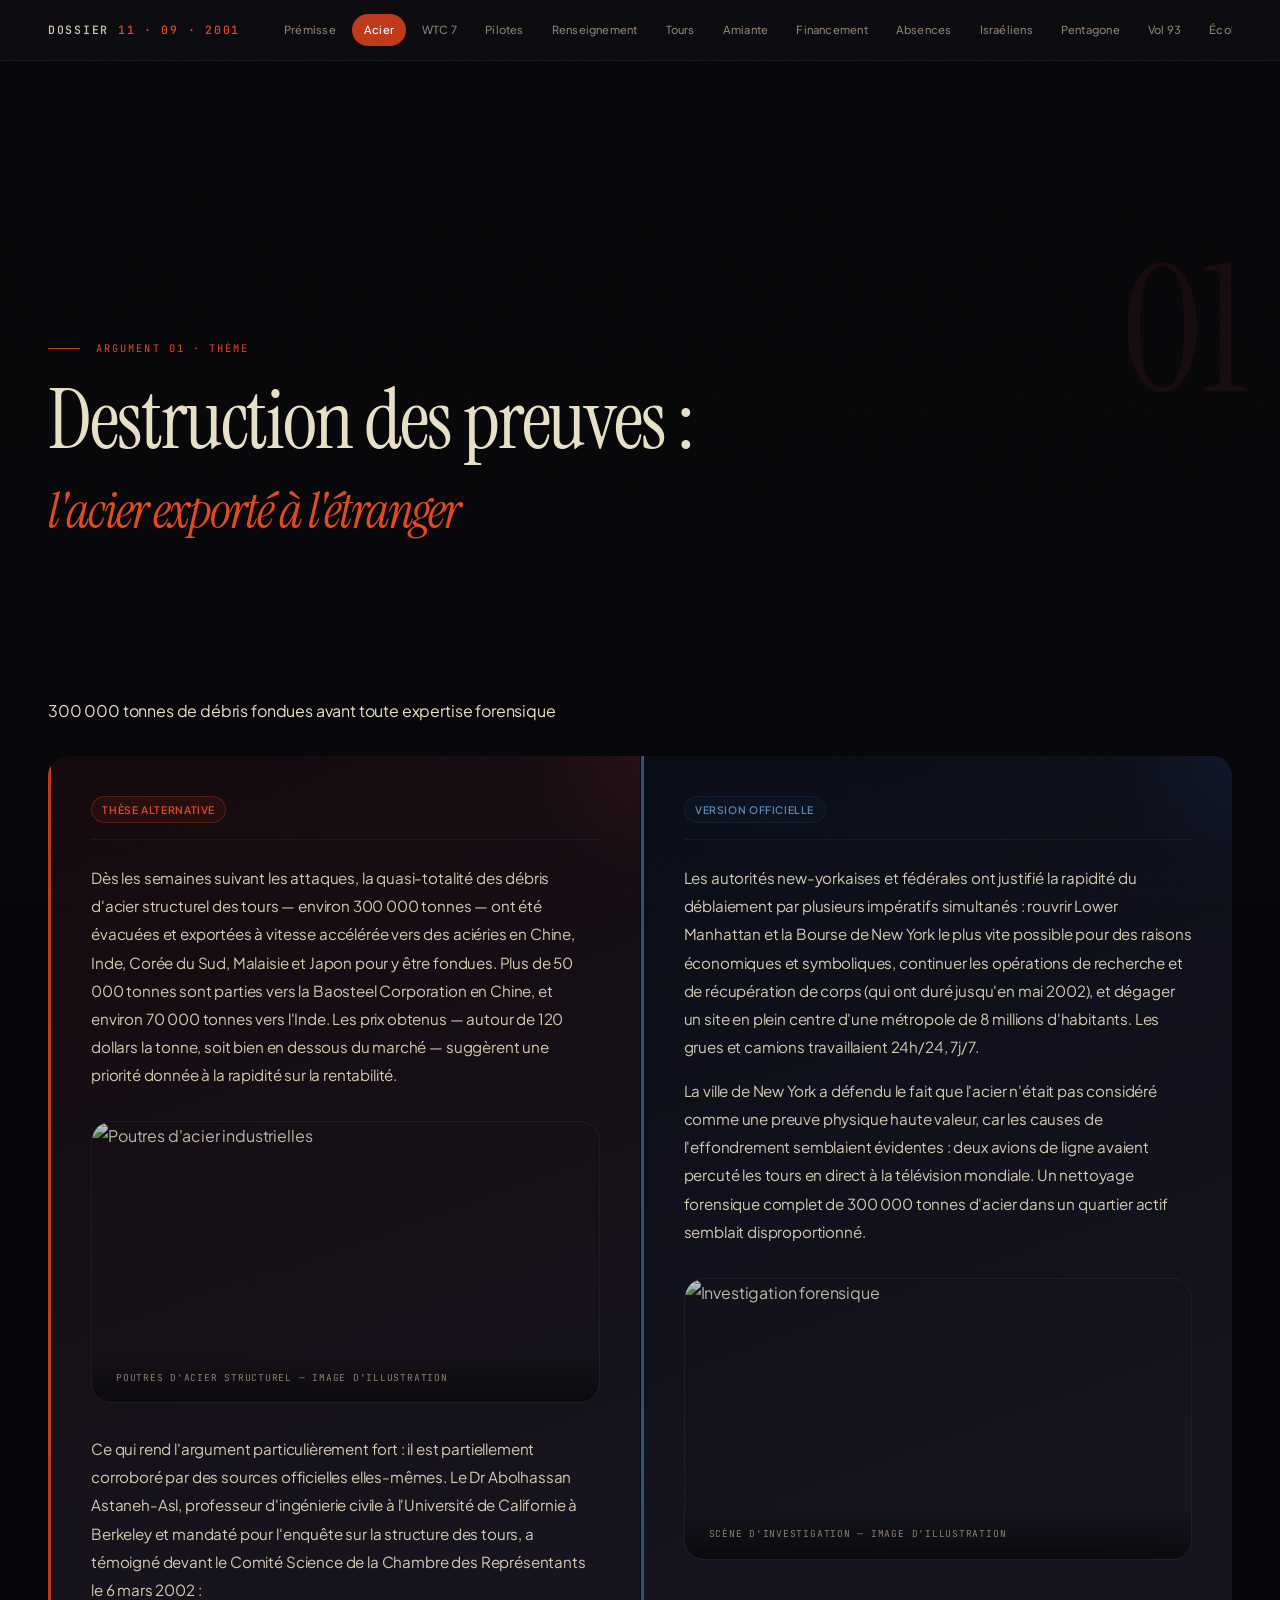
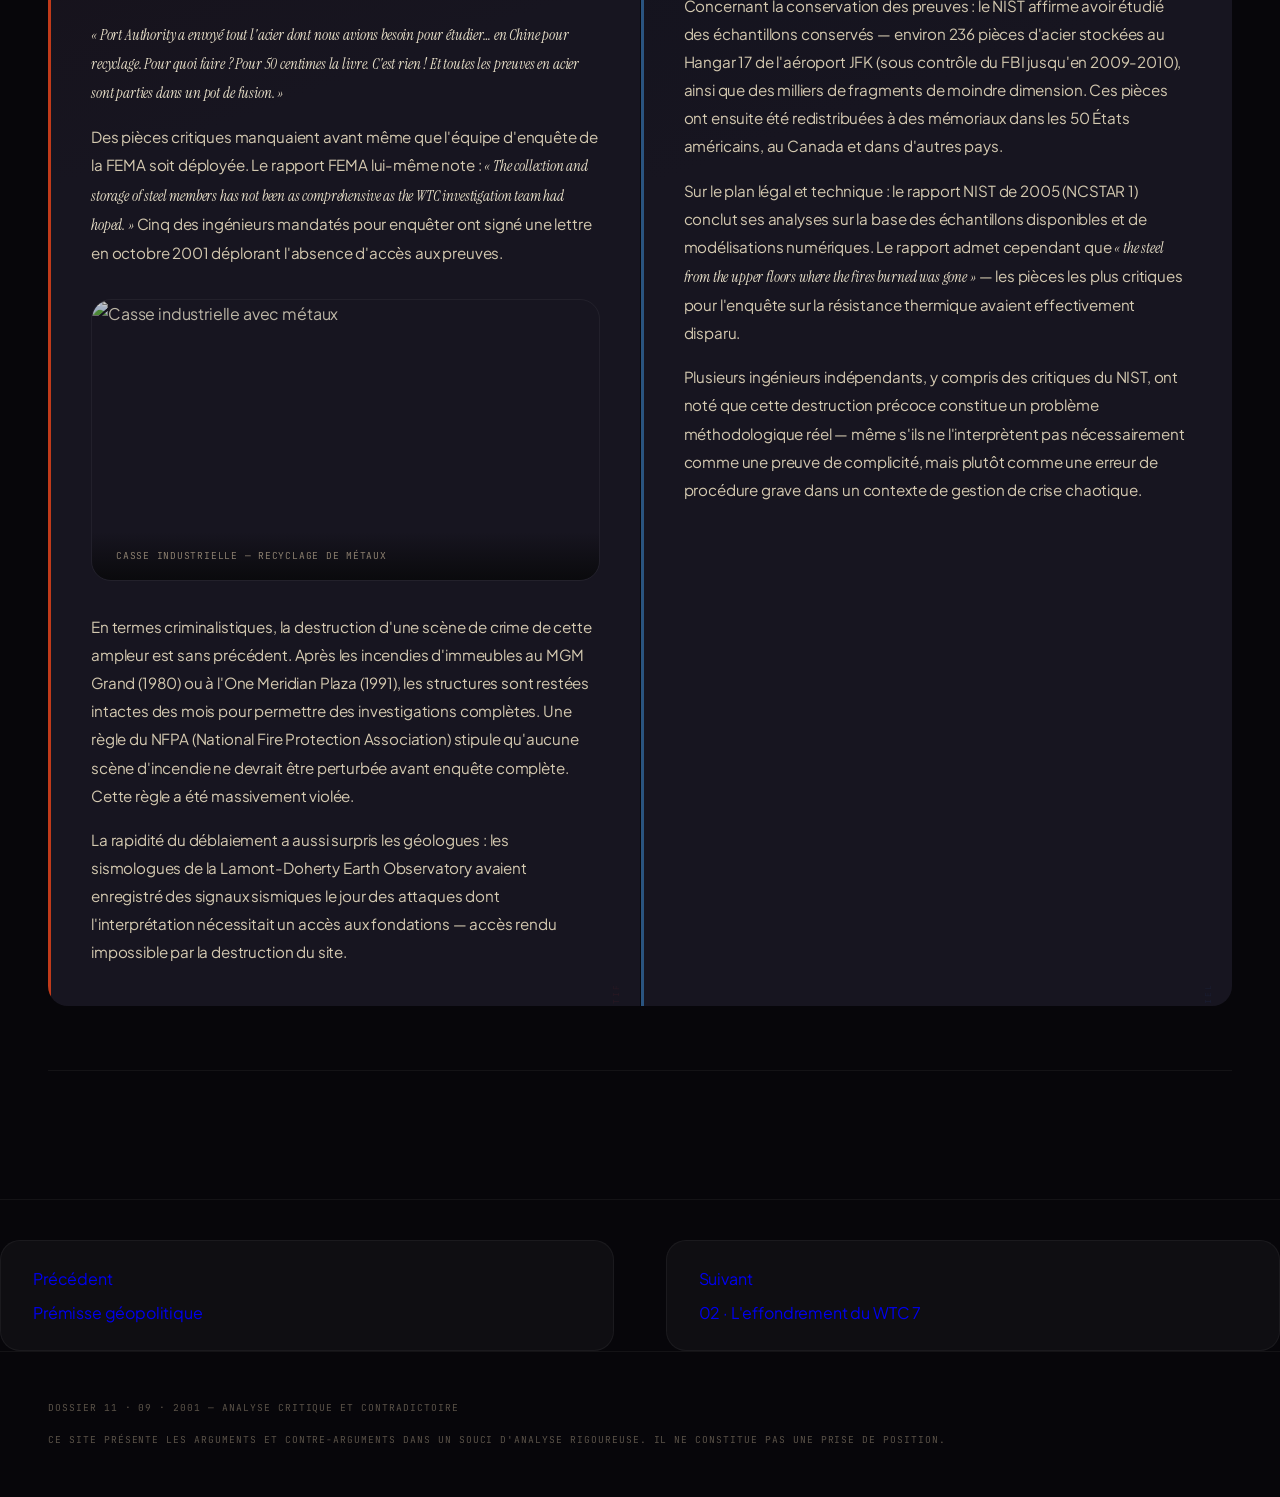
==== index.html/acier.html @ d71d3d10 "Add files via upload" ====
<!DOCTYPE html>
<html lang="fr">
<head>
<meta charset="UTF-8">
<meta name="viewport" content="width=device-width, initial-scale=1.0">
<title>Destruction des preuves : l'acier exporté — Dossier 11·09</title>
<link rel="stylesheet" href="style.css">
</head>
<body>
<div class="progress-bar" id="progressBar"></div>

<header>
  <div class="header-inner">
    <a href="index.html" class="site-logo">Dossier <span>11 · 09 · 2001</span></a>
    <nav>
      <a href="premisse.html">Prémisse</a>
      <a href="acier.html" class="active">Acier</a>
      <a href="wtc7.html">WTC 7</a>
      <a href="pilotes.html">Pilotes</a>
      <a href="renseignement.html">Renseignement</a>
      <a href="tours.html">Tours</a>
      <a href="amiante.html">Amiante</a>
      <a href="financement.html">Financement</a>
      <a href="absences.html">Absences</a>
      <a href="israeliens.html">Israéliens</a>
      <a href="pentagon.html">Pentagone</a>
      <a href="vol93.html">Vol 93</a>
      <a href="ecole.html">École</a>
      <a href="sources.html">Sources</a>
    </nav>
  </div>
</header>

<div class="page-hero">
  <div class="page-hero-bg" style="background-image:url('https://images.unsplash.com/photo-1504328345606-18bbc8c9d7d1?w=1200&q=80')"></div>
  <div class="page-hero-overlay"></div>
  <div class="page-hero-num">01</div>
  <div class="page-hero-content">
    <div class="hero-eyebrow">Argument 01 · Thème</div>
    <h1>Destruction des preuves :<em>l'acier exporté à l'étranger</em></h1>
  </div>
</div>

<div class="page-content">

  <div class="argument-card">
    <div class="arg-title">
      300 000 tonnes de débris fondues avant toute expertise forensique
    </div>
    <div class="arg-body visible">
      <div class="arg-grid">
        <div class="col col-alt">
          <div class="col-header"><span class="badge badge-alt">Thèse alternative</span></div>
          <p>Dès les semaines suivant les attaques, la quasi-totalité des débris d'acier structurel des tours — environ 300 000 tonnes — ont été évacuées et exportées à vitesse accélérée vers des aciéries en Chine, Inde, Corée du Sud, Malaisie et Japon pour y être fondues. Plus de 50 000 tonnes sont parties vers la Baosteel Corporation en Chine, et environ 70 000 tonnes vers l'Inde. Les prix obtenus — autour de 120 dollars la tonne, soit bien en dessous du marché — suggèrent une priorité donnée à la rapidité sur la rentabilité.</p>

          <figure class="content-image fade-in">
            <img src="https://images.unsplash.com/photo-1565008447742-97f6f38c985c?w=800&q=80" alt="Poutres d'acier industrielles">
            <figcaption>Poutres d'acier structurel — image d'illustration</figcaption>
          </figure>

          <p>Ce qui rend l'argument particulièrement fort : il est partiellement corroboré par des sources officielles elles-mêmes. Le Dr Abolhassan Astaneh-Asl, professeur d'ingénierie civile à l'Université de Californie à Berkeley et mandaté pour l'enquête sur la structure des tours, a témoigné devant le Comité Science de la Chambre des Représentants le 6 mars 2002 :</p>
          <p><em>« Port Authority a envoyé tout l'acier dont nous avions besoin pour étudier… en Chine pour recyclage. Pour quoi faire ? Pour 50 centimes la livre. C'est rien ! Et toutes les preuves en acier sont parties dans un pot de fusion. »</em></p>
          <p>Des pièces critiques manquaient avant même que l'équipe d'enquête de la FEMA soit déployée. Le rapport FEMA lui-même note : <em>« The collection and storage of steel members has not been as comprehensive as the WTC investigation team had hoped. »</em> Cinq des ingénieurs mandatés pour enquêter ont signé une lettre en octobre 2001 déplorant l'absence d'accès aux preuves.</p>

          <figure class="content-image fade-in">
            <img src="https://images.unsplash.com/photo-1590650153855-d9e808231d41?w=800&q=80" alt="Casse industrielle avec métaux">
            <figcaption>Casse industrielle — recyclage de métaux</figcaption>
          </figure>

          <p>En termes criminalistiques, la destruction d'une scène de crime de cette ampleur est sans précédent. Après les incendies d'immeubles au MGM Grand (1980) ou à l'One Meridian Plaza (1991), les structures sont restées intactes des mois pour permettre des investigations complètes. Une règle du NFPA (National Fire Protection Association) stipule qu'aucune scène d'incendie ne devrait être perturbée avant enquête complète. Cette règle a été massivement violée.</p>
          <p>La rapidité du déblaiement a aussi surpris les géologues : les sismologues de la Lamont-Doherty Earth Observatory avaient enregistré des signaux sismiques le jour des attaques dont l'interprétation nécessitait un accès aux fondations — accès rendu impossible par la destruction du site.</p>
        </div>
        <div class="col col-off">
          <div class="col-header"><span class="badge badge-off">Version officielle</span></div>
          <p>Les autorités new-yorkaises et fédérales ont justifié la rapidité du déblaiement par plusieurs impératifs simultanés : rouvrir Lower Manhattan et la Bourse de New York le plus vite possible pour des raisons économiques et symboliques, continuer les opérations de recherche et de récupération de corps (qui ont duré jusqu'en mai 2002), et dégager un site en plein centre d'une métropole de 8 millions d'habitants. Les grues et camions travaillaient 24h/24, 7j/7.</p>
          <p>La ville de New York a défendu le fait que l'acier n'était pas considéré comme une preuve physique haute valeur, car les causes de l'effondrement semblaient évidentes : deux avions de ligne avaient percuté les tours en direct à la télévision mondiale. Un nettoyage forensique complet de 300 000 tonnes d'acier dans un quartier actif semblait disproportionné.</p>

          <figure class="content-image fade-in">
            <img src="https://images.unsplash.com/photo-1589391886645-d51941baf7fb?w=800&q=80" alt="Investigation forensique">
            <figcaption>Scène d'investigation — image d'illustration</figcaption>
          </figure>

          <p>Concernant la conservation des preuves : le NIST affirme avoir étudié des échantillons conservés — environ 236 pièces d'acier stockées au Hangar 17 de l'aéroport JFK (sous contrôle du FBI jusqu'en 2009-2010), ainsi que des milliers de fragments de moindre dimension. Ces pièces ont ensuite été redistribuées à des mémoriaux dans les 50 États américains, au Canada et dans d'autres pays.</p>
          <p>Sur le plan légal et technique : le rapport NIST de 2005 (NCSTAR 1) conclut ses analyses sur la base des échantillons disponibles et de modélisations numériques. Le rapport admet cependant que <em>« the steel from the upper floors where the fires burned was gone »</em> — les pièces les plus critiques pour l'enquête sur la résistance thermique avaient effectivement disparu.</p>
          <p>Plusieurs ingénieurs indépendants, y compris des critiques du NIST, ont noté que cette destruction précoce constitue un problème méthodologique réel — même s'ils ne l'interprètent pas nécessairement comme une preuve de complicité, mais plutôt comme une erreur de procédure grave dans un contexte de gestion de crise chaotique.</p>
        </div>
      </div>
    </div>
  </div>

</div>

<div class="page-nav">
  <a href="premisse.html" class="page-nav-prev">
    <span class="page-nav-label">Précédent</span>
    <span class="page-nav-title">Prémisse géopolitique</span>
  </a>
  <a href="wtc7.html" class="page-nav-next">
    <span class="page-nav-label">Suivant</span>
    <span class="page-nav-title">02 · L'effondrement du WTC 7</span>
  </a>
</div>

<footer>
  <div class="footer-inner">
    <p>Dossier 11 · 09 · 2001 — Analyse critique et contradictoire</p>
    <p class="footer-note">Ce site présente les arguments et contre-arguments dans un souci d'analyse rigoureuse. Il ne constitue pas une prise de position.</p>
  </div>
</footer>

<script>
window.addEventListener('scroll', () => {
  const doc = document.documentElement;
  const pct = (doc.scrollTop || document.body.scrollTop) / (doc.scrollHeight - doc.clientHeight) * 100;
  document.getElementById('progressBar').style.width = pct + '%';
});
const observer = new IntersectionObserver((entries) => {
  entries.forEach((entry) => {
    if (entry.isIntersecting) { entry.target.classList.add('visible'); observer.unobserve(entry.target); }
  });
}, { threshold: 0.1 });
document.querySelectorAll('.fade-in').forEach(el => observer.observe(el));
// Toggle for accordion cards
function toggle(el) {
  const body = el.nextElementSibling;
  const isOpen = body.classList.contains('visible');
  body.classList.toggle('visible', !isOpen);
  el.classList.toggle('open', !isOpen);
}
</script>
</body>
</html>
---- index.html/style.css ----
/* ══════════════════════════════════════════════
   DOSSIER 11·09 — MODERN REDESIGN 2025
   Fonts: Plus Jakarta Sans · Instrument Serif · JetBrains Mono
   ══════════════════════════════════════════════ */

@import url('https://fonts.googleapis.com/css2?family=Instrument+Serif:ital@0;1&family=JetBrains+Mono:wght@300;400;500;600&family=Plus+Jakarta+Sans:wght@300;400;500;600;700;800&display=swap');

:root {
  /* ── Palette — Warm tones ── */
  --void:          #07060a;
  --surface:       #0f0e12;
  --surface2:      #171520;
  --surface3:      #211e2a;
  --surface-glass:  rgba(15,14,18,0.75);

  --ember:         #c03a1a;
  --ember-bright:  #e04a22;
  --ember-pale:    rgba(192,58,26,0.10);
  --ember-border:  rgba(192,58,26,0.35);
  --ember-glow:    rgba(192,58,26,0.15);

  --steel:         #1a3350;
  --steel-bright:  #2a5480;
  --steel-pale:    rgba(26,51,80,0.12);
  --steel-border:  rgba(26,51,80,0.35);

  --text:          #e8dfc8;
  --text2:         #d4c9b0;
  --text3:         #8a7e6e;
  --text-muted:    #5a5248;

  --gold:          #c4943a;
  --gold-light:    #dba94a;

  --border:        rgba(255,255,255,0.05);
  --border2:       rgba(255,255,255,0.09);

  --radius:        12px;
  --radius-lg:     20px;
  --radius-xl:     28px;
  --radius-full:   9999px;

  --shadow-sm:     0 1px 2px rgba(0,0,0,0.5);
  --shadow:        0 4px 24px rgba(0,0,0,0.6);
  --shadow-lg:     0 12px 48px rgba(0,0,0,0.7);
  --shadow-glow:   0 0 60px rgba(192,58,26,0.1);

  --ease:          cubic-bezier(0.4, 0, 0.2, 1);
  --ease-spring:   cubic-bezier(0.34, 1.56, 0.64, 1);
  --ease-out:      cubic-bezier(0, 0, 0.2, 1);
}

* { margin:0; padding:0; box-sizing:border-box; }
html { scroll-behavior:smooth; -webkit-font-smoothing: antialiased; -moz-osx-font-smoothing: grayscale; }

body {
  background: var(--void);
  color: var(--text);
  font-family: 'Plus Jakarta Sans', -apple-system, BlinkMacSystemFont, 'Segoe UI', sans-serif;
  font-weight: 400;
  font-size: 16px;
  line-height: 1.7;
  overflow-x: hidden;
  letter-spacing: -0.01em;
}

/* ── Grain subtil ── */
body::before {
  content: '';
  position: fixed; inset: 0;
  background-image: url("data:image/svg+xml,%3Csvg xmlns='http://www.w3.org/2000/svg' width='300' height='300'%3E%3Cfilter id='n'%3E%3CfeTurbulence type='fractalNoise' baseFrequency='0.8' numOctaves='4' stitchTiles='stitch'/%3E%3C/filter%3E%3Crect width='300' height='300' filter='url(%23n)' opacity='0.03'/%3E%3C/svg%3E");
  pointer-events: none; z-index: 9999; opacity: 0.5;
  mix-blend-mode: overlay;
}

::selection {
  background: rgba(239,68,68,0.3);
  color: white;
}

/* ── Barre progression ── */
.progress-bar {
  position: fixed; top: 0; left: 0; height: 2px;
  background: linear-gradient(90deg, var(--ember), var(--gold), var(--ember-bright));
  z-index: 10000; width: 0%; transition: width 0.15s linear;
  box-shadow: 0 0 12px var(--ember-glow);
}

/* ══════════════════════════════════════════════
   HEADER — Glassmorphism
   ══════════════════════════════════════════════ */
header {
  background: var(--surface-glass);
  backdrop-filter: blur(20px) saturate(1.8);
  -webkit-backdrop-filter: blur(20px) saturate(1.8);
  position: sticky; top: 0; z-index: 100;
  border-bottom: 1px solid var(--border);
}
.header-inner {
  max-width: 1400px; margin: 0 auto;
  padding: 0 clamp(1.5rem,4vw,3rem);
  display: flex; align-items: center; justify-content: space-between;
  height: 60px; gap: 2rem;
}
.site-logo {
  font-family: 'JetBrains Mono', monospace;
  font-size: 0.72rem; font-weight: 500;
  color: var(--text2); letter-spacing: 0.15em;
  text-transform: uppercase; white-space: nowrap;
  text-decoration: none;
  transition: color 0.3s var(--ease);
}
.site-logo:hover { color: var(--text); }
.site-logo span { color: var(--ember-bright); }

nav { display: flex; overflow-x: auto; scrollbar-width: none; gap: 0.25rem; }
nav::-webkit-scrollbar { display: none; }
nav a {
  color: var(--text3); text-decoration: none;
  font-family: 'Plus Jakarta Sans', sans-serif;
  font-size: 0.7rem; font-weight: 500;
  letter-spacing: 0.02em;
  padding: 0.4rem 0.75rem;
  border-radius: var(--radius-full);
  transition: all 0.25s var(--ease);
  white-space: nowrap;
}
nav a:hover {
  color: var(--text);
  background: rgba(255,255,255,0.06);
}
nav a.active {
  color: white;
  background: var(--ember);
}

/* ══════════════════════════════════════════════
   PAGE HERO
   ══════════════════════════════════════════════ */
.page-hero {
  position: relative; overflow: hidden;
  min-height: 60vh;
  display: flex; align-items: flex-end;
  padding: clamp(4rem,8vw,8rem) clamp(1.5rem,4vw,3rem) clamp(3rem,5vw,4rem);
}
.page-hero-bg {
  position: absolute; inset: 0;
  background-size: cover;
  background-position: center;
  filter: brightness(0.25) contrast(1.15) saturate(0.6);
  transition: transform 12s var(--ease-out);
}
.page-hero:hover .page-hero-bg { transform: scale(1.04); }
.page-hero-overlay {
  position: absolute; inset: 0;
  background: linear-gradient(to top,
    var(--void) 0%,
    rgba(9,9,11,0.7) 35%,
    rgba(9,9,11,0.4) 70%,
    rgba(9,9,11,0.2) 100%
  );
}
.page-hero-content {
  position: relative; z-index: 2;
  max-width: 1400px; width: 100%; margin: 0 auto;
}
.page-hero .hero-eyebrow,
.hero-eyebrow {
  font-family: 'JetBrains Mono', monospace;
  font-size: 0.65rem; letter-spacing: 0.2em;
  text-transform: uppercase; color: var(--ember-bright);
  margin-bottom: 1.25rem;
  display: flex; align-items: center; gap: 1rem;
  font-weight: 400;
}
.page-hero .hero-eyebrow::before,
.hero-eyebrow span[style*="height:1px"] {
  content: ''; display: block;
  width: 32px; height: 1px;
  background: var(--ember);
}
.page-hero h1 {
  font-family: 'Instrument Serif', Georgia, serif;
  font-size: clamp(2.8rem,6.5vw,5.5rem);
  font-weight: 400; line-height: 1.05;
  letter-spacing: -0.025em; color: var(--text);
  max-width: 800px;
}
.page-hero h1 em {
  font-style: italic;
  color: var(--ember-bright); display: block;
  font-size: 0.6em; margin-top: 0.4em;
  font-family: 'Instrument Serif', serif;
}
.page-hero-num {
  font-family: 'Instrument Serif', serif;
  font-size: clamp(7rem,14vw,14rem);
  font-weight: 400; color: rgba(239,68,68,0.07);
  position: absolute; right: 2rem; top: 50%;
  transform: translateY(-50%); line-height: 1;
  pointer-events: none; user-select: none;
}

/* ══════════════════════════════════════════════
   MAIN CONTENT
   ══════════════════════════════════════════════ */
.page-content {
  max-width: 1400px; margin: 0 auto;
  padding: clamp(2.5rem,5vw,4rem) clamp(1.5rem,4vw,3rem);
}

/* ══ COLUMNS ══ */
.arg-grid {
  display: grid; grid-template-columns: 1fr 1fr;
  gap: 1px; margin: 2rem 0;
  border-radius: var(--radius-lg);
  overflow: hidden;
}
@media(max-width:780px) {
  .arg-grid { grid-template-columns: 1fr; }
}

.col {
  padding: 2.5rem 2.5rem;
  position: relative; overflow: hidden;
}
.col-alt {
  background: linear-gradient(160deg, rgba(239,68,68,0.06) 0%, var(--surface2) 50%);
  border-left: 3px solid var(--ember);
}
.col-alt::before {
  content: ''; position: absolute; top: 0; right: 0;
  width: 120px; height: 120px;
  background: radial-gradient(circle at top right, rgba(239,68,68,0.08) 0%, transparent 70%);
  pointer-events: none;
}
.col-alt::after {
  content: 'ALTERNATIF'; position: absolute; bottom: 1.5rem; right: 1rem;
  font-family: 'JetBrains Mono', monospace; font-size: 0.5rem; letter-spacing: 0.25em;
  color: rgba(239,68,68,0.08); text-transform: uppercase;
  transform: rotate(-90deg); transform-origin: right bottom;
  white-space: nowrap; pointer-events: none; user-select: none;
}
.col-off {
  background: linear-gradient(160deg, rgba(59,130,246,0.06) 0%, var(--surface2) 50%);
  border-left: 3px solid var(--steel-bright);
}
.col-off::before {
  content: ''; position: absolute; top: 0; right: 0;
  width: 120px; height: 120px;
  background: radial-gradient(circle at top right, rgba(59,130,246,0.08) 0%, transparent 70%);
  pointer-events: none;
}
.col-off::after {
  content: 'OFFICIEL'; position: absolute; bottom: 1.5rem; right: 1rem;
  font-family: 'JetBrains Mono', monospace; font-size: 0.5rem; letter-spacing: 0.25em;
  color: rgba(59,130,246,0.08); text-transform: uppercase;
  transform: rotate(-90deg); transform-origin: right bottom;
  white-space: nowrap; pointer-events: none; user-select: none;
}
.col-header {
  display: flex; align-items: center; gap: 0.75rem;
  margin-bottom: 1.5rem; padding-bottom: 1rem;
  border-bottom: 1px solid var(--border);
}
.col p {
  font-size: 0.95rem; line-height: 1.85;
  color: var(--text2); margin-bottom: 1rem;
  font-weight: 400;
}
.col p:last-of-type { margin-bottom: 0; }
.col em { font-style: italic; color: var(--text); font-family: 'Instrument Serif', serif; }
.col strong { font-weight: 600; color: white; }
.col ul { margin: 0.75rem 0 1rem 1.25rem; }
.col ul li {
  font-size: 0.95rem; line-height: 1.8;
  color: var(--text2); margin-bottom: 0.4rem;
}

/* ══ BADGES ══ */
.badge {
  display: inline-flex; align-items: center;
  padding: 0.35em 1em;
  font-family: 'Plus Jakarta Sans', sans-serif;
  font-size: 0.65rem; font-weight: 600;
  letter-spacing: 0.06em; text-transform: uppercase;
  border-radius: var(--radius-full);
}
.badge-alt {
  background: var(--ember-pale);
  color: var(--ember-bright);
  border: 1px solid var(--ember-border);
}
.badge-off {
  background: var(--steel-pale);
  color: #5888b0;
  border: 1px solid var(--steel-border);
}

/* ══ ARGUMENT CARDS (accordion) ══ */
.argument-card {
  border-bottom: 1px solid var(--border);
  padding: 2rem 0;
}
.arg-title-toggle {
  font-family: 'Instrument Serif', serif;
  font-size: clamp(1.2rem,2.2vw,1.6rem);
  font-weight: 400; cursor: pointer;
  display: flex; justify-content: space-between;
  align-items: center; gap: 1.5rem;
  padding: 0.5rem 0; line-height: 1.3;
  color: var(--text2); transition: color 0.3s var(--ease);
  border: none; background: none; width: 100%; text-align: left;
}
.arg-title-toggle:hover { color: var(--text); }
.toggle-btn {
  flex-shrink: 0; width: 36px; height: 36px;
  border: 1px solid var(--border2);
  background: var(--surface2);
  display: flex; align-items: center; justify-content: center;
  font-family: 'JetBrains Mono', monospace; font-size: 1.1rem;
  color: var(--text3); border-radius: var(--radius-full);
  transition: all 0.4s var(--ease-spring);
}
.arg-title-toggle:hover .toggle-btn {
  border-color: var(--ember-border);
  color: var(--ember-bright);
}
.arg-title-toggle.open .toggle-btn {
  background: var(--ember); color: white;
  border-color: var(--ember); transform: rotate(45deg);
  box-shadow: 0 0 20px var(--ember-glow);
}
.arg-body { display: none; margin-top: 1.5rem; }
.arg-body.visible { display: block; }

/* ══ CONTENT IMAGES ══ */
.content-image {
  width: 100%;
  border-radius: var(--radius-lg);
  overflow: hidden; margin: 2rem 0;
  position: relative;
  border: 1px solid var(--border);
}
.content-image img {
  width: 100%; height: 280px;
  object-fit: cover; display: block;
  filter: brightness(0.8) contrast(1.05) saturate(0.85);
  transition: all 0.8s var(--ease);
}
.content-image:hover img {
  transform: scale(1.04);
  filter: brightness(0.9) contrast(1.02) saturate(1);
}
.content-image figcaption {
  position: absolute; bottom: 0; left: 0; right: 0;
  padding: 1rem 1.5rem;
  background: linear-gradient(to top, rgba(9,9,11,0.92), transparent);
  font-family: 'JetBrains Mono', monospace;
  font-size: 0.6rem; letter-spacing: 0.08em;
  color: var(--text3); text-transform: uppercase;
}

.content-image-full {
  width: calc(100% + 4rem);
  margin-left: -2rem;
  height: 320px;
  overflow: hidden;
  position: relative;
  margin-bottom: 2.5rem;
  border-radius: 0;
}
.content-image-full img {
  width: 100%; height: 100%;
  object-fit: cover;
  filter: brightness(0.4) contrast(1.15) saturate(0.6);
}
.content-image-full::after {
  content: '';
  position: absolute; inset: 0;
  background: linear-gradient(to bottom, transparent 40%, var(--void));
}

/* ══ SOURCES ══ */
.sources {
  margin-top: 1.5rem; padding-top: 1rem;
  border-top: 1px solid var(--border);
}
.sources-label {
  font-family: 'JetBrains Mono', monospace;
  font-size: 0.55rem; letter-spacing: 0.2em;
  text-transform: uppercase; color: var(--text-muted); margin-bottom: 0.5rem;
}
.sources a {
  display: block; font-size: 0.75rem; color: var(--steel-bright);
  text-decoration: none; line-height: 1.7;
  font-family: 'JetBrains Mono', monospace;
  padding-left: 0.75rem; border-left: 2px solid var(--steel-border);
  margin-bottom: 0.25rem;
  transition: all 0.2s var(--ease);
  border-radius: 0 var(--radius) var(--radius) 0;
}
.sources a:hover {
  color: var(--ember-bright);
  border-left-color: var(--ember);
  background: var(--ember-pale);
  padding-left: 1rem;
}

/* ══ SECTION LABELS ══ */
.section-label {
  font-family: 'JetBrains Mono', monospace;
  font-size: 0.65rem; letter-spacing: 0.18em;
  text-transform: uppercase; color: var(--ember-bright);
  margin-bottom: 1.5rem;
  font-weight: 500;
}

/* ══ PAGE NAV (prev/next) ══ */
.page-nav {
  display: flex; justify-content: space-between; align-items: stretch;
  gap: 1rem; margin-top: 4rem;
  border-top: 1px solid var(--border);
  padding-top: 2.5rem;
}
.page-nav a {
  display: flex; flex-direction: column; gap: 0.4rem;
  text-decoration: none; padding: 1.5rem 2rem;
  border: 1px solid var(--border);
  background: var(--surface);
  border-radius: var(--radius-lg);
  transition: all 0.4s var(--ease);
  flex: 1; max-width: 48%;
}
.page-nav a:hover {
  border-color: var(--ember-border);
  background: var(--surface2);
  transform: translateY(-3px);
  box-shadow: var(--shadow), var(--shadow-glow);
}
.page-nav a .nav-label {
  font-family: 'JetBrains Mono', monospace;
  font-size: 0.55rem; letter-spacing: 0.15em;
  text-transform: uppercase; color: var(--text-muted);
  font-weight: 400;
}
.page-nav a .nav-title {
  font-family: 'Instrument Serif', serif;
  font-size: 1.2rem; font-weight: 400;
  color: var(--text2); line-height: 1.3;
}
.page-nav a:hover .nav-title { color: var(--ember-bright); }
.page-nav .next { text-align: right; margin-left: auto; }

/* ══════════════════════════════════════════════
   HOMEPAGE HERO
   ══════════════════════════════════════════════ */
.home-hero {
  position: relative; overflow: hidden;
  padding: clamp(7rem,14vw,12rem) clamp(1.5rem,4vw,3rem) clamp(5rem,10vw,8rem);
  background: var(--void);
}
.home-hero::before {
  content: '';
  position: absolute;
  right: clamp(2rem, 12vw, 14rem);
  bottom: 0; top: 0;
  width: clamp(100px, 16vw, 200px);
  background:
    linear-gradient(to top, #120806 0%, #1a0c08 30%, #120806 60%, transparent 100%) 0 0 / 46% 100% no-repeat,
    linear-gradient(to top, #120806 0%, #1a0c08 25%, #120806 55%, transparent 100%) 54% 0 / 46% 95% no-repeat;
  opacity: 0.5;
  pointer-events: none;
}
.home-hero::after {
  content: '';
  position: absolute; inset: 0;
  background:
    radial-gradient(ellipse 50% 40% at 80% 20%, rgba(239,68,68,0.05) 0%, transparent 70%),
    radial-gradient(ellipse 40% 50% at 70% 0%, rgba(100,60,20,0.08) 0%, transparent 60%),
    radial-gradient(ellipse 80% 50% at 50% 100%, rgba(9,9,11,0.85) 0%, transparent 100%);
  pointer-events: none;
}
.home-hero-inner {
  max-width: 1400px; margin: 0 auto;
  position: relative; z-index: 1;
}
.home-hero h1 {
  font-family: 'Instrument Serif', Georgia, serif;
  font-size: clamp(3.5rem,8vw,8rem);
  font-weight: 400; line-height: 0.98;
  letter-spacing: -0.03em; color: var(--text);
  max-width: 900px;
}
.home-hero h1 em {
  font-style: italic;
  color: var(--ember-bright); display: block;
  font-family: 'Instrument Serif', serif;
}
.hero-rule {
  width: 48px; height: 2px;
  background: linear-gradient(90deg, var(--ember), transparent);
  margin: 2rem 0;
  border-radius: 1px;
}
.hero-sub {
  max-width: 560px; color: var(--text3);
  font-size: 1rem; line-height: 1.8;
  font-weight: 400;
}
.disclaimer {
  margin-top: 2.5rem; padding: 1.25rem 1.75rem;
  border-left: 2px solid var(--ember-border);
  background: var(--ember-pale);
  border-radius: 0 var(--radius) var(--radius) 0;
  font-size: 0.88rem; color: var(--text3);
  max-width: 640px; font-style: italic; line-height: 1.75;
  position: relative;
}
.disclaimer::before {
  content: 'NOTE EDITORIALE'; display: block;
  font-family: 'JetBrains Mono', monospace;
  font-size: 0.55rem; letter-spacing: 0.18em;
  color: var(--ember-bright); margin-bottom: 0.5rem; font-style: normal;
  font-weight: 500;
}

/* ══════════════════════════════════════════════
   HOMEPAGE GRID — Bento style
   ══════════════════════════════════════════════ */
.toc-section {
  padding: 3rem clamp(1.5rem,4vw,3rem) 5rem;
  max-width: 1400px; margin: 0 auto;
}
.toc-grid {
  display: grid;
  grid-template-columns: repeat(auto-fill, minmax(350px, 1fr));
  gap: 1rem;
}
.toc-card {
  text-decoration: none;
  border: 1px solid var(--border);
  background: var(--surface);
  overflow: hidden;
  transition: all 0.5s var(--ease);
  display: flex; flex-direction: column;
  border-radius: var(--radius-lg);
}
.toc-card:hover {
  border-color: var(--ember-border);
  transform: translateY(-6px);
  box-shadow: var(--shadow-lg), var(--shadow-glow);
}
.toc-card-img {
  height: 200px; overflow: hidden;
  position: relative;
}
.toc-card-img img {
  width: 100%; height: 100%;
  object-fit: cover;
  filter: brightness(0.35) contrast(1.1) saturate(0.6);
  transition: all 0.8s var(--ease);
}
.toc-card:hover .toc-card-img img {
  filter: brightness(0.5) contrast(1.05) saturate(0.85);
  transform: scale(1.08);
}
.toc-card-img .toc-num {
  position: absolute; bottom: 0.75rem; left: 1rem;
  font-family: 'JetBrains Mono', monospace;
  font-size: 0.6rem; color: var(--ember-bright);
  letter-spacing: 0.1em; font-weight: 500;
  background: rgba(9,9,11,0.85);
  backdrop-filter: blur(8px);
  padding: 0.3em 0.8em;
  border-radius: var(--radius-full);
  border: 1px solid var(--ember-border);
}
.toc-card-body {
  padding: 1.5rem 1.75rem;
  flex: 1; display: flex; flex-direction: column;
}
.toc-card-title {
  font-family: 'Instrument Serif', serif;
  font-size: 1.3rem; font-weight: 400;
  color: var(--text2); line-height: 1.25;
  margin-bottom: 0.6rem;
  transition: color 0.3s var(--ease);
}
.toc-card:hover .toc-card-title { color: var(--text); }
.toc-card-desc {
  font-size: 0.85rem; color: var(--text3);
  line-height: 1.65; flex: 1;
}
.toc-card-arrow {
  margin-top: 1.25rem;
  font-family: 'Plus Jakarta Sans', sans-serif;
  font-size: 0.7rem; font-weight: 600;
  letter-spacing: 0.04em;
  color: var(--text-muted);
  transition: all 0.3s var(--ease);
  display: flex; align-items: center; gap: 0.5rem;
}
.toc-card:hover .toc-card-arrow {
  color: var(--ember-bright);
  gap: 0.75rem;
}

/* ══ PREMISSE CARD (homepage) ══ */
.premisse-card {
  grid-column: 1 / -1;
  border: 1px solid var(--ember-border);
  background: var(--surface);
  text-decoration: none;
  display: grid; grid-template-columns: 1fr 1fr;
  overflow: hidden;
  transition: all 0.5s var(--ease);
  min-height: 280px;
  border-radius: var(--radius-xl);
}
@media(max-width:780px) { .premisse-card { grid-template-columns: 1fr; } }
.premisse-card:hover {
  border-color: var(--ember);
  box-shadow: var(--shadow-lg), 0 0 80px rgba(239,68,68,0.1);
  transform: translateY(-6px);
}
.premisse-side {
  padding: 3rem 3.5rem;
  display: flex; flex-direction: column; justify-content: center;
  position: relative; overflow: hidden;
}
.premisse-side-dark {
  background: linear-gradient(160deg, rgba(239,68,68,0.08), var(--surface2));
}
.premisse-side-blue {
  background: linear-gradient(160deg, rgba(59,130,246,0.08), var(--surface2));
  border-left: 1px solid var(--border);
}
.premisse-label {
  font-family: 'JetBrains Mono', monospace;
  font-size: 0.6rem; letter-spacing: 0.15em;
  text-transform: uppercase; margin-bottom: 0.75rem;
  font-weight: 500;
}
.premisse-side-dark .premisse-label { color: var(--ember-bright); }
.premisse-side-blue .premisse-label { color: var(--steel-bright); }
.premisse-title {
  font-family: 'Instrument Serif', serif;
  font-size: 1.7rem; font-weight: 400;
  color: var(--text); line-height: 1.2;
  margin-bottom: 0.75rem;
}
.premisse-desc {
  font-size: 0.88rem; color: var(--text3); line-height: 1.75;
}

/* ══ LEGEND ══ */
.legend {
  background: var(--surface);
  border-bottom: 1px solid var(--border);
  padding: 1.25rem clamp(1.5rem,4vw,3rem);
}
.legend-inner {
  max-width: 1400px; margin: 0 auto;
  display: flex; gap: 2rem; flex-wrap: wrap; align-items: center;
}
.legend-item {
  display: flex; align-items: center; gap: 0.75rem;
  font-family: 'Plus Jakarta Sans', sans-serif;
  font-size: 0.72rem;
  color: var(--text3);
}

/* ══════════════════════════════════════════════
   FOOTER
   ══════════════════════════════════════════════ */
footer {
  background: var(--void);
  padding: 3rem clamp(1.5rem,4vw,3rem);
  border-top: 1px solid var(--border);
}
.footer-inner {
  max-width: 1400px; margin: 0 auto;
  display: flex; justify-content: space-between;
  align-items: center; flex-wrap: wrap; gap: 1rem;
}
footer p {
  font-family: 'JetBrains Mono', monospace;
  font-size: 0.6rem; letter-spacing: 0.1em;
  color: var(--text-muted); text-transform: uppercase;
}

/* ══════════════════════════════════════════════
   ANIMATIONS
   ══════════════════════════════════════════════ */
.fade-in {
  opacity: 0; transform: translateY(24px);
  transition: opacity 0.7s var(--ease), transform 0.7s var(--ease);
}
.fade-in.visible {
  opacity: 1; transform: translateY(0);
}

/* Stagger delay for grid items */
.toc-card:nth-child(1) { transition-delay: 0s; }
.toc-card:nth-child(2) { transition-delay: 0.05s; }
.toc-card:nth-child(3) { transition-delay: 0.1s; }
.toc-card:nth-child(4) { transition-delay: 0.15s; }
.toc-card:nth-child(5) { transition-delay: 0.2s; }
.toc-card:nth-child(6) { transition-delay: 0.25s; }
.toc-card:nth-child(7) { transition-delay: 0.3s; }
.toc-card:nth-child(8) { transition-delay: 0.35s; }
.toc-card:nth-child(9) { transition-delay: 0.4s; }
.toc-card:nth-child(10) { transition-delay: 0.45s; }
.toc-card:nth-child(11) { transition-delay: 0.5s; }
.toc-card:nth-child(12) { transition-delay: 0.55s; }

/* ══════════════════════════════════════════════
   PREMISSE PAGE
   ══════════════════════════════════════════════ */
.premisse-hero {
  min-height: 100vh;
  display: flex;
  position: relative;
}
.premisse-panel {
  flex: 1;
  position: relative;
  overflow: hidden;
  cursor: pointer;
  transition: flex 0.9s var(--ease);
  display: flex;
  align-items: center;
  justify-content: center;
  min-height: 100vh;
}
.premisse-panel:hover { flex: 2; }
.premisse-panel-bg {
  position: absolute; inset: 0;
  background-size: cover;
  background-position: center;
  transition: transform 1.5s var(--ease), filter 1s var(--ease);
}
.premisse-panel:hover .premisse-panel-bg {
  transform: scale(1.1);
}
.premisse-panel-overlay {
  position: absolute; inset: 0;
  transition: all 0.8s var(--ease);
}
.panel-mordor .premisse-panel-overlay {
  background: linear-gradient(160deg, rgba(120,20,0,0.7), rgba(9,9,11,0.88));
}
.panel-mordor:hover .premisse-panel-overlay {
  background: linear-gradient(160deg, rgba(120,20,0,0.45), rgba(9,9,11,0.65));
}
.panel-democracy .premisse-panel-overlay {
  background: linear-gradient(160deg, rgba(20,40,100,0.7), rgba(9,9,11,0.88));
}
.panel-democracy:hover .premisse-panel-overlay {
  background: linear-gradient(160deg, rgba(20,40,100,0.45), rgba(9,9,11,0.65));
}
.premisse-panel-content {
  position: relative; z-index: 2;
  padding: 3rem;
  max-width: 550px;
  text-align: center;
}
.premisse-panel-icon {
  font-size: 2.5rem;
  margin-bottom: 1.5rem;
  opacity: 0.75;
  filter: grayscale(0.2);
}
.premisse-panel-title {
  font-family: 'Instrument Serif', serif;
  font-size: clamp(2rem,3.5vw,3.5rem);
  font-weight: 400;
  color: var(--text);
  line-height: 1.1;
  margin-bottom: 1rem;
}
.premisse-panel-subtitle {
  font-family: 'JetBrains Mono', monospace;
  font-size: 0.6rem;
  letter-spacing: 0.2em;
  text-transform: uppercase;
  margin-bottom: 1.5rem;
  font-weight: 500;
}
.panel-mordor .premisse-panel-subtitle { color: var(--ember-bright); }
.panel-democracy .premisse-panel-subtitle { color: var(--steel-bright); }
.premisse-panel-desc {
  font-size: 0.95rem;
  color: var(--text2);
  line-height: 1.8;
  opacity: 0;
  transform: translateY(12px);
  transition: all 0.6s var(--ease) 0.15s;
}
.premisse-panel:hover .premisse-panel-desc {
  opacity: 1;
  transform: translateY(0);
}
.premisse-divider {
  position: absolute;
  left: 50%; top: 0; bottom: 0;
  width: 1px; z-index: 10;
  background: linear-gradient(to bottom, transparent, var(--ember), var(--gold-light), var(--ember), transparent);
  transform: translateX(-50%);
  pointer-events: none;
}
.premisse-divider-label {
  position: absolute;
  left: 50%; top: 50%;
  transform: translate(-50%, -50%);
  z-index: 11;
  background: var(--void);
  border: 1px solid var(--ember-border);
  padding: 0.6rem 1.25rem;
  font-family: 'Plus Jakarta Sans', sans-serif;
  font-size: 0.7rem; font-weight: 700;
  letter-spacing: 0.15em;
  text-transform: uppercase;
  color: var(--ember-bright);
  white-space: nowrap;
  pointer-events: none;
  border-radius: var(--radius-full);
  box-shadow: 0 0 40px rgba(239,68,68,0.15);
}

/* ══ PREMISSE DETAILS ══ */
.premisse-details {
  max-width: 1400px; margin: 0 auto;
  padding: clamp(3rem,6vw,5rem) clamp(1.5rem,4vw,3rem);
}
.premisse-block {
  margin-bottom: 4rem;
  padding-bottom: 4rem;
  border-bottom: 1px solid var(--border);
}
.premisse-block:last-child { border-bottom: none; }
.premisse-block-header {
  display: flex; align-items: center; gap: 1.5rem;
  margin-bottom: 2rem;
}
.premisse-block-icon {
  width: 48px; height: 48px;
  border-radius: var(--radius);
  display: flex; align-items: center; justify-content: center;
  font-size: 1.5rem; flex-shrink: 0;
}
.icon-ember { background: var(--ember-pale); border: 1px solid var(--ember-border); }
.icon-steel { background: var(--steel-pale); border: 1px solid var(--steel-border); }

/* ══════════════════════════════════════════════
   RESPONSIVE
   ══════════════════════════════════════════════ */
@media(max-width:780px) {
  nav { display: none; }
  .page-hero-num { display: none; }
  .premisse-hero { flex-direction: column; }
  .premisse-panel { min-height: 50vh; }
  .premisse-divider {
    left: 0; right: 0; top: 50%;
    width: 100%; height: 1px;
    background: linear-gradient(to right, transparent, var(--ember), var(--gold-light), var(--ember), transparent);
    transform: translateY(-50%);
  }
  .premisse-divider-label { top: 50%; }
  .page-nav { flex-direction: column; }
  .page-nav a { max-width: 100%; }
  .premisse-card { grid-template-columns: 1fr; }
  .toc-grid { grid-template-columns: 1fr; }
  .col { padding: 1.75rem 1.5rem; }
  body { font-size: 15px; }
}

@media(max-width:480px) {
  .home-hero h1 { font-size: 2.8rem; }
  .page-hero h1 { font-size: 2.2rem; }
  .premisse-panel-title { font-size: 1.8rem; }
}

/* ══ Smooth scrollbar (Webkit) ══ */
::-webkit-scrollbar { width: 6px; }
::-webkit-scrollbar-track { background: var(--void); }
::-webkit-scrollbar-thumb {
  background: var(--surface3);
  border-radius: 3px;
}
::-webkit-scrollbar-thumb:hover { background: var(--text-muted); }
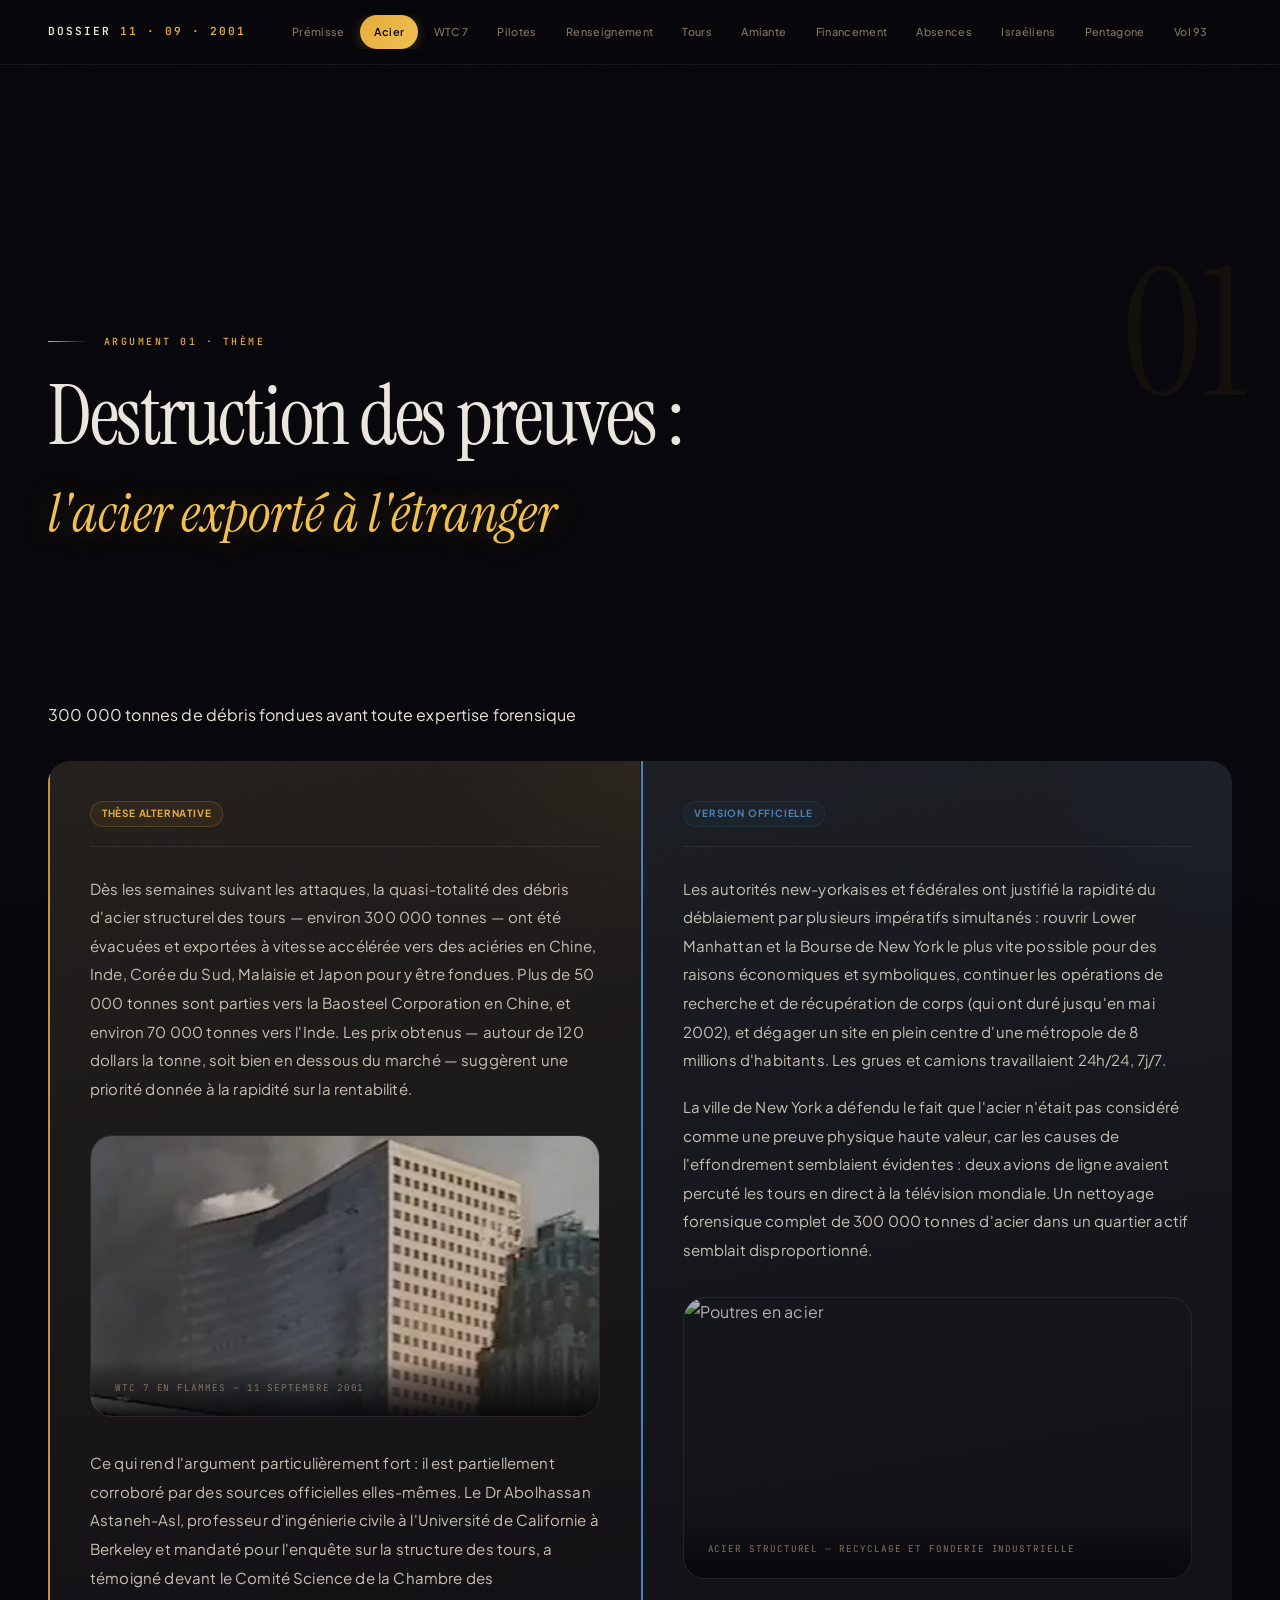
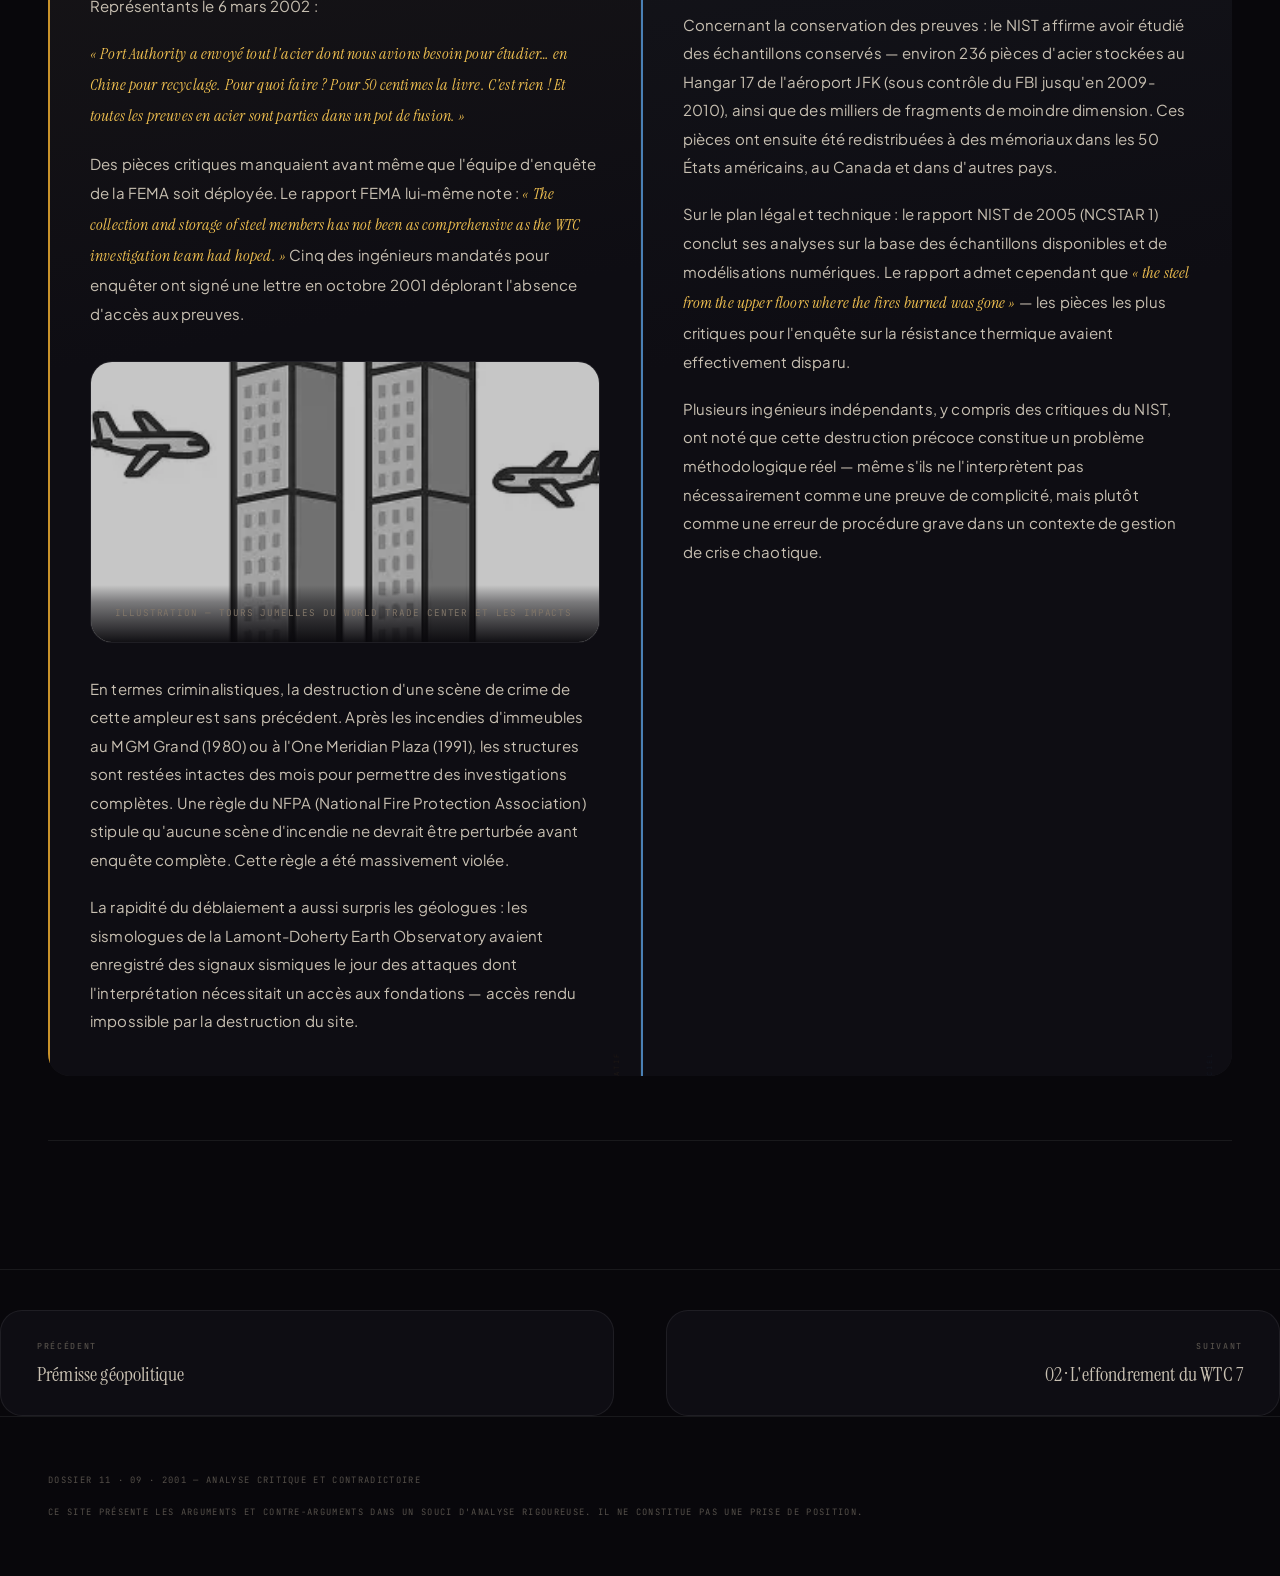
==== commit 9d7e8f3f: "Add files via upload" ====
--- a/index.html/acier.html
+++ b/index.html/acier.html
@@ -32,7 +32,7 @@
 </header>
 
 <div class="page-hero">
-  <div class="page-hero-bg" style="background-image:url('https://images.unsplash.com/photo-1504328345606-18bbc8c9d7d1?w=1200&q=80')"></div>
+  <div class="page-hero-bg" style="background-image:url('https://images.unsplash.com/photo-1558618666-fcd25c85f82e?w=1200&q=80')"></div>
   <div class="page-hero-overlay"></div>
   <div class="page-hero-num">01</div>
   <div class="page-hero-content">
@@ -54,8 +54,8 @@
           <p>Dès les semaines suivant les attaques, la quasi-totalité des débris d'acier structurel des tours — environ 300 000 tonnes — ont été évacuées et exportées à vitesse accélérée vers des aciéries en Chine, Inde, Corée du Sud, Malaisie et Japon pour y être fondues. Plus de 50 000 tonnes sont parties vers la Baosteel Corporation en Chine, et environ 70 000 tonnes vers l'Inde. Les prix obtenus — autour de 120 dollars la tonne, soit bien en dessous du marché — suggèrent une priorité donnée à la rapidité sur la rentabilité.</p>
 
           <figure class="content-image fade-in">
-            <img src="https://images.unsplash.com/photo-1565008447742-97f6f38c985c?w=800&q=80" alt="Poutres d'acier industrielles">
-            <figcaption>Poutres d'acier structurel — image d'illustration</figcaption>
+            <img src="world7.webp" alt="WTC 7 en feu le 11 septembre 2001">
+            <figcaption>WTC 7 en flammes — 11 septembre 2001</figcaption>
           </figure>
 
           <p>Ce qui rend l'argument particulièrement fort : il est partiellement corroboré par des sources officielles elles-mêmes. Le Dr Abolhassan Astaneh-Asl, professeur d'ingénierie civile à l'Université de Californie à Berkeley et mandaté pour l'enquête sur la structure des tours, a témoigné devant le Comité Science de la Chambre des Représentants le 6 mars 2002 :</p>
@@ -63,8 +63,8 @@
           <p>Des pièces critiques manquaient avant même que l'équipe d'enquête de la FEMA soit déployée. Le rapport FEMA lui-même note : <em>« The collection and storage of steel members has not been as comprehensive as the WTC investigation team had hoped. »</em> Cinq des ingénieurs mandatés pour enquêter ont signé une lettre en octobre 2001 déplorant l'absence d'accès aux preuves.</p>
 
           <figure class="content-image fade-in">
-            <img src="https://images.unsplash.com/photo-1590650153855-d9e808231d41?w=800&q=80" alt="Casse industrielle avec métaux">
-            <figcaption>Casse industrielle — recyclage de métaux</figcaption>
+            <img src="avion.webp" alt="Illustration des tours jumelles et des avions">
+            <figcaption>Illustration — Tours jumelles du World Trade Center et les impacts</figcaption>
           </figure>
 
           <p>En termes criminalistiques, la destruction d'une scène de crime de cette ampleur est sans précédent. Après les incendies d'immeubles au MGM Grand (1980) ou à l'One Meridian Plaza (1991), les structures sont restées intactes des mois pour permettre des investigations complètes. Une règle du NFPA (National Fire Protection Association) stipule qu'aucune scène d'incendie ne devrait être perturbée avant enquête complète. Cette règle a été massivement violée.</p>
@@ -76,8 +76,8 @@
           <p>La ville de New York a défendu le fait que l'acier n'était pas considéré comme une preuve physique haute valeur, car les causes de l'effondrement semblaient évidentes : deux avions de ligne avaient percuté les tours en direct à la télévision mondiale. Un nettoyage forensique complet de 300 000 tonnes d'acier dans un quartier actif semblait disproportionné.</p>
 
           <figure class="content-image fade-in">
-            <img src="https://images.unsplash.com/photo-1589391886645-d51941baf7fb?w=800&q=80" alt="Investigation forensique">
-            <figcaption>Scène d'investigation — image d'illustration</figcaption>
+            <img src="https://images.unsplash.com/photo-1504917595217-d4dc5ebe6122?w=800&q=80" alt="Poutres en acier">
+            <figcaption>Acier structurel — recyclage et fonderie industrielle</figcaption>
           </figure>
 
           <p>Concernant la conservation des preuves : le NIST affirme avoir étudié des échantillons conservés — environ 236 pièces d'acier stockées au Hangar 17 de l'aéroport JFK (sous contrôle du FBI jusqu'en 2009-2010), ainsi que des milliers de fragments de moindre dimension. Ces pièces ont ensuite été redistribuées à des mémoriaux dans les 50 États américains, au Canada et dans d'autres pays.</p>
--- a/index.html/style.css
+++ b/index.html/style.css
@@ -1,49 +1,50 @@
 /* ══════════════════════════════════════════════
-   DOSSIER 11·09 — MODERN REDESIGN 2025
-   Fonts: Plus Jakarta Sans · Instrument Serif · JetBrains Mono
+   DOSSIER 11·09 — ULTIMATE DARK EDITION
+   Premium dark with warm gold accents
    ══════════════════════════════════════════════ */
 
 @import url('https://fonts.googleapis.com/css2?family=Instrument+Serif:ital@0;1&family=JetBrains+Mono:wght@300;400;500;600&family=Plus+Jakarta+Sans:wght@300;400;500;600;700;800&display=swap');
 
 :root {
-  /* ── Palette — Warm tones ── */
-  --void:          #07060a;
-  --surface:       #0f0e12;
-  --surface2:      #171520;
-  --surface3:      #211e2a;
-  --surface-glass:  rgba(15,14,18,0.75);
-
-  --ember:         #c03a1a;
-  --ember-bright:  #e04a22;
-  --ember-pale:    rgba(192,58,26,0.10);
-  --ember-border:  rgba(192,58,26,0.35);
-  --ember-glow:    rgba(192,58,26,0.15);
-
-  --steel:         #1a3350;
-  --steel-bright:  #2a5480;
-  --steel-pale:    rgba(26,51,80,0.12);
-  --steel-border:  rgba(26,51,80,0.35);
-
-  --text:          #e8dfc8;
-  --text2:         #d4c9b0;
-  --text3:         #8a7e6e;
-  --text-muted:    #5a5248;
-
-  --gold:          #c4943a;
-  --gold-light:    #dba94a;
-
-  --border:        rgba(255,255,255,0.05);
-  --border2:       rgba(255,255,255,0.09);
-
-  --radius:        12px;
-  --radius-lg:     20px;
-  --radius-xl:     28px;
+  --void:          #08070b;
+  --surface:       #0e0d13;
+  --surface2:      #15131c;
+  --surface3:      #1d1a26;
+  --surface-glass:  rgba(12,11,16,0.80);
+
+  --amber:         #c9922a;
+  --amber-bright:  #e5ac3e;
+  --amber-hot:     #f0c050;
+  --amber-pale:    rgba(201,146,42,0.08);
+  --amber-border:  rgba(201,146,42,0.25);
+  --amber-glow:    rgba(201,146,42,0.12);
+
+  --blue:          #2a4d6e;
+  --blue-bright:   #4a80b5;
+  --blue-pale:     rgba(42,77,110,0.10);
+  --blue-border:   rgba(42,77,110,0.30);
+
+  --text:          #eae5dd;
+  --text2:         #c8c0b2;
+  --text3:         #807568;
+  --text-muted:    #55504a;
+
+  --gold:          #c9922a;
+  --gold-light:    #e5ac3e;
+
+  --border:        rgba(255,255,255,0.04);
+  --border2:       rgba(255,255,255,0.07);
+  --border3:       rgba(255,255,255,0.10);
+
+  --radius:        14px;
+  --radius-lg:     22px;
+  --radius-xl:     30px;
   --radius-full:   9999px;
 
-  --shadow-sm:     0 1px 2px rgba(0,0,0,0.5);
-  --shadow:        0 4px 24px rgba(0,0,0,0.6);
-  --shadow-lg:     0 12px 48px rgba(0,0,0,0.7);
-  --shadow-glow:   0 0 60px rgba(192,58,26,0.1);
+  --shadow-sm:     0 1px 3px rgba(0,0,0,0.4);
+  --shadow:        0 8px 32px rgba(0,0,0,0.5);
+  --shadow-lg:     0 20px 60px rgba(0,0,0,0.6);
+  --shadow-glow:   0 0 80px rgba(201,146,42,0.06);
 
   --ease:          cubic-bezier(0.4, 0, 0.2, 1);
   --ease-spring:   cubic-bezier(0.34, 1.56, 0.64, 1);
@@ -59,9 +60,9 @@
   font-family: 'Plus Jakarta Sans', -apple-system, BlinkMacSystemFont, 'Segoe UI', sans-serif;
   font-weight: 400;
   font-size: 16px;
-  line-height: 1.7;
+  line-height: 1.75;
   overflow-x: hidden;
-  letter-spacing: -0.01em;
+  letter-spacing: 0.01em;
 }
 
 /* ── Grain subtil ── */
@@ -69,69 +70,71 @@
   content: '';
   position: fixed; inset: 0;
   background-image: url("data:image/svg+xml,%3Csvg xmlns='http://www.w3.org/2000/svg' width='300' height='300'%3E%3Cfilter id='n'%3E%3CfeTurbulence type='fractalNoise' baseFrequency='0.8' numOctaves='4' stitchTiles='stitch'/%3E%3C/filter%3E%3Crect width='300' height='300' filter='url(%23n)' opacity='0.03'/%3E%3C/svg%3E");
-  pointer-events: none; z-index: 9999; opacity: 0.5;
+  pointer-events: none; z-index: 9999; opacity: 0.35;
   mix-blend-mode: overlay;
 }
 
 ::selection {
-  background: rgba(239,68,68,0.3);
+  background: rgba(229,172,62,0.35);
   color: white;
 }
 
 /* ── Barre progression ── */
 .progress-bar {
   position: fixed; top: 0; left: 0; height: 2px;
-  background: linear-gradient(90deg, var(--ember), var(--gold), var(--ember-bright));
+  background: linear-gradient(90deg, var(--amber), var(--amber-hot), var(--amber));
   z-index: 10000; width: 0%; transition: width 0.15s linear;
-  box-shadow: 0 0 12px var(--ember-glow);
+  box-shadow: 0 0 20px rgba(229,172,62,0.4);
 }
 
 /* ══════════════════════════════════════════════
-   HEADER — Glassmorphism
+   HEADER
    ══════════════════════════════════════════════ */
 header {
-  background: var(--surface-glass);
-  backdrop-filter: blur(20px) saturate(1.8);
-  -webkit-backdrop-filter: blur(20px) saturate(1.8);
+  background: rgba(8,7,11,0.6);
+  backdrop-filter: blur(24px) saturate(1.6);
+  -webkit-backdrop-filter: blur(24px) saturate(1.6);
   position: sticky; top: 0; z-index: 100;
-  border-bottom: 1px solid var(--border);
+  border-bottom: 1px solid var(--border2);
 }
 .header-inner {
   max-width: 1400px; margin: 0 auto;
   padding: 0 clamp(1.5rem,4vw,3rem);
   display: flex; align-items: center; justify-content: space-between;
-  height: 60px; gap: 2rem;
+  height: 64px; gap: 2rem;
 }
 .site-logo {
   font-family: 'JetBrains Mono', monospace;
-  font-size: 0.72rem; font-weight: 500;
-  color: var(--text2); letter-spacing: 0.15em;
+  font-size: 0.7rem; font-weight: 600;
+  color: var(--text); letter-spacing: 0.18em;
   text-transform: uppercase; white-space: nowrap;
   text-decoration: none;
   transition: color 0.3s var(--ease);
 }
-.site-logo:hover { color: var(--text); }
-.site-logo span { color: var(--ember-bright); }
-
-nav { display: flex; overflow-x: auto; scrollbar-width: none; gap: 0.25rem; }
+.site-logo:hover { color: var(--amber-bright); }
+.site-logo span { color: var(--amber-bright); }
+
+nav { display: flex; overflow-x: auto; scrollbar-width: none; gap: 2px; }
 nav::-webkit-scrollbar { display: none; }
 nav a {
   color: var(--text3); text-decoration: none;
   font-family: 'Plus Jakarta Sans', sans-serif;
-  font-size: 0.7rem; font-weight: 500;
-  letter-spacing: 0.02em;
-  padding: 0.4rem 0.75rem;
+  font-size: 0.68rem; font-weight: 500;
+  letter-spacing: 0.03em;
+  padding: 0.45rem 0.85rem;
   border-radius: var(--radius-full);
-  transition: all 0.25s var(--ease);
+  transition: all 0.3s var(--ease);
   white-space: nowrap;
 }
 nav a:hover {
   color: var(--text);
-  background: rgba(255,255,255,0.06);
+  background: rgba(255,255,255,0.05);
 }
 nav a.active {
-  color: white;
-  background: var(--ember);
+  color: #08070b;
+  background: linear-gradient(135deg, var(--amber-bright), var(--amber-hot));
+  font-weight: 600;
+  box-shadow: 0 2px 12px rgba(201,146,42,0.3);
 }
 
 /* ══════════════════════════════════════════════
@@ -147,17 +150,16 @@
   position: absolute; inset: 0;
   background-size: cover;
   background-position: center;
-  filter: brightness(0.25) contrast(1.15) saturate(0.6);
-  transition: transform 12s var(--ease-out);
-}
-.page-hero:hover .page-hero-bg { transform: scale(1.04); }
+  filter: brightness(0.2) contrast(1.2) saturate(0.5);
+  transition: transform 15s var(--ease-out);
+}
+.page-hero:hover .page-hero-bg { transform: scale(1.05); }
 .page-hero-overlay {
   position: absolute; inset: 0;
   background: linear-gradient(to top,
     var(--void) 0%,
-    rgba(9,9,11,0.7) 35%,
-    rgba(9,9,11,0.4) 70%,
-    rgba(9,9,11,0.2) 100%
+    rgba(8,7,11,0.65) 40%,
+    rgba(8,7,11,0.3) 100%
   );
 }
 .page-hero-content {
@@ -167,35 +169,38 @@
 .page-hero .hero-eyebrow,
 .hero-eyebrow {
   font-family: 'JetBrains Mono', monospace;
-  font-size: 0.65rem; letter-spacing: 0.2em;
-  text-transform: uppercase; color: var(--ember-bright);
-  margin-bottom: 1.25rem;
+  font-size: 0.62rem; letter-spacing: 0.25em;
+  text-transform: uppercase; color: var(--amber-bright);
+  margin-bottom: 1.5rem;
   display: flex; align-items: center; gap: 1rem;
-  font-weight: 400;
+  font-weight: 500;
 }
 .page-hero .hero-eyebrow::before,
 .hero-eyebrow span[style*="height:1px"] {
   content: ''; display: block;
-  width: 32px; height: 1px;
-  background: var(--ember);
+  width: 40px; height: 1px;
+  background: linear-gradient(90deg, var(--amber-bright), transparent);
 }
 .page-hero h1 {
   font-family: 'Instrument Serif', Georgia, serif;
   font-size: clamp(2.8rem,6.5vw,5.5rem);
-  font-weight: 400; line-height: 1.05;
-  letter-spacing: -0.025em; color: var(--text);
+  font-weight: 400; line-height: 1.02;
+  letter-spacing: -0.03em; color: var(--text);
   max-width: 800px;
 }
 .page-hero h1 em {
   font-style: italic;
-  color: var(--ember-bright); display: block;
-  font-size: 0.6em; margin-top: 0.4em;
+  color: var(--amber-hot); display: block;
+  font-size: 0.65em; margin-top: 0.5em;
   font-family: 'Instrument Serif', serif;
+  font-weight: 400;
+  text-shadow: 0 0 30px rgba(240,192,80,0.25);
+  letter-spacing: 0;
 }
 .page-hero-num {
   font-family: 'Instrument Serif', serif;
   font-size: clamp(7rem,14vw,14rem);
-  font-weight: 400; color: rgba(239,68,68,0.07);
+  font-weight: 400; color: rgba(201,146,42,0.06);
   position: absolute; right: 2rem; top: 50%;
   transform: translateY(-50%); line-height: 1;
   pointer-events: none; user-select: none;
@@ -215,6 +220,7 @@
   gap: 1px; margin: 2rem 0;
   border-radius: var(--radius-lg);
   overflow: hidden;
+  background: var(--border2);
 }
 @media(max-width:780px) {
   .arg-grid { grid-template-columns: 1fr; }
@@ -225,81 +231,103 @@
   position: relative; overflow: hidden;
 }
 .col-alt {
-  background: linear-gradient(160deg, rgba(239,68,68,0.06) 0%, var(--surface2) 50%);
-  border-left: 3px solid var(--ember);
+  background: linear-gradient(170deg, rgba(201,146,42,0.06) 0%, var(--surface) 60%);
+  border-left: 2px solid var(--amber);
 }
 .col-alt::before {
   content: ''; position: absolute; top: 0; right: 0;
-  width: 120px; height: 120px;
-  background: radial-gradient(circle at top right, rgba(239,68,68,0.08) 0%, transparent 70%);
+  width: 200px; height: 200px;
+  background: radial-gradient(circle at top right, rgba(201,146,42,0.05) 0%, transparent 70%);
   pointer-events: none;
 }
 .col-alt::after {
   content: 'ALTERNATIF'; position: absolute; bottom: 1.5rem; right: 1rem;
-  font-family: 'JetBrains Mono', monospace; font-size: 0.5rem; letter-spacing: 0.25em;
-  color: rgba(239,68,68,0.08); text-transform: uppercase;
+  font-family: 'JetBrains Mono', monospace; font-size: 0.45rem; letter-spacing: 0.3em;
+  color: rgba(201,146,42,0.08); text-transform: uppercase;
   transform: rotate(-90deg); transform-origin: right bottom;
   white-space: nowrap; pointer-events: none; user-select: none;
 }
 .col-off {
-  background: linear-gradient(160deg, rgba(59,130,246,0.06) 0%, var(--surface2) 50%);
-  border-left: 3px solid var(--steel-bright);
+  background: linear-gradient(170deg, rgba(74,128,181,0.05) 0%, var(--surface) 60%);
+  border-left: 2px solid var(--blue-bright);
 }
 .col-off::before {
   content: ''; position: absolute; top: 0; right: 0;
-  width: 120px; height: 120px;
-  background: radial-gradient(circle at top right, rgba(59,130,246,0.08) 0%, transparent 70%);
+  width: 200px; height: 200px;
+  background: radial-gradient(circle at top right, rgba(74,128,181,0.04) 0%, transparent 70%);
   pointer-events: none;
 }
 .col-off::after {
   content: 'OFFICIEL'; position: absolute; bottom: 1.5rem; right: 1rem;
-  font-family: 'JetBrains Mono', monospace; font-size: 0.5rem; letter-spacing: 0.25em;
-  color: rgba(59,130,246,0.08); text-transform: uppercase;
+  font-family: 'JetBrains Mono', monospace; font-size: 0.45rem; letter-spacing: 0.3em;
+  color: rgba(74,128,181,0.07); text-transform: uppercase;
   transform: rotate(-90deg); transform-origin: right bottom;
   white-space: nowrap; pointer-events: none; user-select: none;
 }
 .col-header {
   display: flex; align-items: center; gap: 0.75rem;
-  margin-bottom: 1.5rem; padding-bottom: 1rem;
-  border-bottom: 1px solid var(--border);
+  margin-bottom: 1.75rem; padding-bottom: 1.15rem;
+  border-bottom: 1px solid var(--border2);
 }
 .col p {
-  font-size: 0.95rem; line-height: 1.85;
-  color: var(--text2); margin-bottom: 1rem;
+  font-size: 0.94rem; line-height: 1.9;
+  color: var(--text2); margin-bottom: 1.15rem;
   font-weight: 400;
 }
 .col p:last-of-type { margin-bottom: 0; }
-.col em { font-style: italic; color: var(--text); font-family: 'Instrument Serif', serif; }
-.col strong { font-weight: 600; color: white; }
+.col em {
+  font-style: italic;
+  color: var(--amber-hot);
+  font-family: 'Instrument Serif', serif;
+  font-size: 1.08em;
+  letter-spacing: 0.01em;
+}
+.col strong { font-weight: 700; color: #fff; }
 .col ul { margin: 0.75rem 0 1rem 1.25rem; }
 .col ul li {
-  font-size: 0.95rem; line-height: 1.8;
+  font-size: 0.94rem; line-height: 1.85;
   color: var(--text2); margin-bottom: 0.4rem;
+}
+
+/* ══ GLOBAL ITALIC — très lisible ══ */
+.gain-item p em,
+.verdict-box em,
+.full-section em,
+blockquote em,
+.disclaimer em {
+  font-family: 'Instrument Serif', serif;
+  color: var(--amber-hot);
+  font-size: 1.08em;
+  letter-spacing: 0.01em;
+  font-weight: 400;
+}
+.verdict-box {
+  color: var(--text2) !important;
 }
 
 /* ══ BADGES ══ */
 .badge {
   display: inline-flex; align-items: center;
-  padding: 0.35em 1em;
+  padding: 0.35em 1.1em;
   font-family: 'Plus Jakarta Sans', sans-serif;
-  font-size: 0.65rem; font-weight: 600;
-  letter-spacing: 0.06em; text-transform: uppercase;
+  font-size: 0.62rem; font-weight: 700;
+  letter-spacing: 0.08em; text-transform: uppercase;
   border-radius: var(--radius-full);
 }
 .badge-alt {
-  background: var(--ember-pale);
-  color: var(--ember-bright);
-  border: 1px solid var(--ember-border);
+  background: var(--amber-pale);
+  color: var(--amber-bright);
+  border: 1px solid var(--amber-border);
 }
 .badge-off {
-  background: var(--steel-pale);
-  color: #5888b0;
-  border: 1px solid var(--steel-border);
-}
-
-/* ══ ARGUMENT CARDS (accordion) ══ */
+  background: var(--blue-pale);
+  color: var(--blue-bright);
+  border: 1px solid var(--blue-border);
+}
+
+/* ══ ARGUMENT CARDS ══ */
 .argument-card {
-  border-bottom: 1px solid var(--border);
+  border-bottom: 1px solid var(--border2);
   padding: 2rem 0;
 }
 .arg-title-toggle {
@@ -309,13 +337,13 @@
   display: flex; justify-content: space-between;
   align-items: center; gap: 1.5rem;
   padding: 0.5rem 0; line-height: 1.3;
-  color: var(--text2); transition: color 0.3s var(--ease);
+  color: var(--text); transition: color 0.3s var(--ease);
   border: none; background: none; width: 100%; text-align: left;
 }
-.arg-title-toggle:hover { color: var(--text); }
+.arg-title-toggle:hover { color: var(--amber-bright); }
 .toggle-btn {
-  flex-shrink: 0; width: 36px; height: 36px;
-  border: 1px solid var(--border2);
+  flex-shrink: 0; width: 38px; height: 38px;
+  border: 1px solid var(--border3);
   background: var(--surface2);
   display: flex; align-items: center; justify-content: center;
   font-family: 'JetBrains Mono', monospace; font-size: 1.1rem;
@@ -323,13 +351,14 @@
   transition: all 0.4s var(--ease-spring);
 }
 .arg-title-toggle:hover .toggle-btn {
-  border-color: var(--ember-border);
-  color: var(--ember-bright);
+  border-color: var(--amber-border);
+  color: var(--amber-bright);
 }
 .arg-title-toggle.open .toggle-btn {
-  background: var(--ember); color: white;
-  border-color: var(--ember); transform: rotate(45deg);
-  box-shadow: 0 0 20px var(--ember-glow);
+  background: linear-gradient(135deg, var(--amber), var(--amber-bright));
+  color: #08070b;
+  border-color: transparent; transform: rotate(45deg);
+  box-shadow: 0 0 24px rgba(201,146,42,0.3);
 }
 .arg-body { display: none; margin-top: 1.5rem; }
 .arg-body.visible { display: block; }
@@ -340,24 +369,24 @@
   border-radius: var(--radius-lg);
   overflow: hidden; margin: 2rem 0;
   position: relative;
-  border: 1px solid var(--border);
+  border: 1px solid var(--border2);
 }
 .content-image img {
   width: 100%; height: 280px;
   object-fit: cover; display: block;
-  filter: brightness(0.8) contrast(1.05) saturate(0.85);
+  filter: brightness(0.75) contrast(1.1) saturate(0.8);
   transition: all 0.8s var(--ease);
 }
 .content-image:hover img {
-  transform: scale(1.04);
-  filter: brightness(0.9) contrast(1.02) saturate(1);
+  transform: scale(1.05);
+  filter: brightness(0.9) contrast(1.05) saturate(1);
 }
 .content-image figcaption {
   position: absolute; bottom: 0; left: 0; right: 0;
-  padding: 1rem 1.5rem;
-  background: linear-gradient(to top, rgba(9,9,11,0.92), transparent);
-  font-family: 'JetBrains Mono', monospace;
-  font-size: 0.6rem; letter-spacing: 0.08em;
+  padding: 1.25rem 1.5rem;
+  background: linear-gradient(to top, rgba(8,7,11,0.95), rgba(8,7,11,0.4) 70%, transparent);
+  font-family: 'JetBrains Mono', monospace;
+  font-size: 0.58rem; letter-spacing: 0.1em;
   color: var(--text3); text-transform: uppercase;
 }
 
@@ -373,7 +402,7 @@
 .content-image-full img {
   width: 100%; height: 100%;
   object-fit: cover;
-  filter: brightness(0.4) contrast(1.15) saturate(0.6);
+  filter: brightness(0.35) contrast(1.15) saturate(0.5);
 }
 .content-image-full::after {
   content: '';
@@ -384,7 +413,7 @@
 /* ══ SOURCES ══ */
 .sources {
   margin-top: 1.5rem; padding-top: 1rem;
-  border-top: 1px solid var(--border);
+  border-top: 1px solid var(--border2);
 }
 .sources-label {
   font-family: 'JetBrains Mono', monospace;
@@ -392,72 +421,76 @@
   text-transform: uppercase; color: var(--text-muted); margin-bottom: 0.5rem;
 }
 .sources a {
-  display: block; font-size: 0.75rem; color: var(--steel-bright);
+  display: block; font-size: 0.75rem; color: var(--blue-bright);
   text-decoration: none; line-height: 1.7;
   font-family: 'JetBrains Mono', monospace;
-  padding-left: 0.75rem; border-left: 2px solid var(--steel-border);
+  padding-left: 0.75rem; border-left: 2px solid var(--blue-border);
   margin-bottom: 0.25rem;
-  transition: all 0.2s var(--ease);
+  transition: all 0.25s var(--ease);
   border-radius: 0 var(--radius) var(--radius) 0;
 }
 .sources a:hover {
-  color: var(--ember-bright);
-  border-left-color: var(--ember);
-  background: var(--ember-pale);
+  color: var(--amber-bright);
+  border-left-color: var(--amber);
+  background: var(--amber-pale);
   padding-left: 1rem;
 }
 
 /* ══ SECTION LABELS ══ */
 .section-label {
   font-family: 'JetBrains Mono', monospace;
-  font-size: 0.65rem; letter-spacing: 0.18em;
-  text-transform: uppercase; color: var(--ember-bright);
-  margin-bottom: 1.5rem;
+  font-size: 0.6rem; letter-spacing: 0.22em;
+  text-transform: uppercase; color: var(--amber);
+  margin-bottom: 1.75rem;
   font-weight: 500;
 }
 
-/* ══ PAGE NAV (prev/next) ══ */
+/* ══ PAGE NAV ══ */
 .page-nav {
   display: flex; justify-content: space-between; align-items: stretch;
   gap: 1rem; margin-top: 4rem;
-  border-top: 1px solid var(--border);
+  border-top: 1px solid var(--border2);
   padding-top: 2.5rem;
 }
 .page-nav a {
-  display: flex; flex-direction: column; gap: 0.4rem;
-  text-decoration: none; padding: 1.5rem 2rem;
-  border: 1px solid var(--border);
+  display: flex; flex-direction: column; gap: 0.5rem;
+  text-decoration: none; padding: 1.75rem 2.25rem;
+  border: 1px solid var(--border2);
   background: var(--surface);
   border-radius: var(--radius-lg);
   transition: all 0.4s var(--ease);
   flex: 1; max-width: 48%;
 }
 .page-nav a:hover {
-  border-color: var(--ember-border);
+  border-color: var(--amber-border);
   background: var(--surface2);
-  transform: translateY(-3px);
-  box-shadow: var(--shadow), var(--shadow-glow);
-}
-.page-nav a .nav-label {
-  font-family: 'JetBrains Mono', monospace;
-  font-size: 0.55rem; letter-spacing: 0.15em;
+  transform: translateY(-4px);
+  box-shadow: var(--shadow), 0 0 40px rgba(201,146,42,0.06);
+}
+.page-nav a .nav-label,
+.page-nav a .page-nav-label {
+  font-family: 'JetBrains Mono', monospace;
+  font-size: 0.52rem; letter-spacing: 0.2em;
   text-transform: uppercase; color: var(--text-muted);
-  font-weight: 400;
-}
-.page-nav a .nav-title {
+  font-weight: 500;
+}
+.page-nav a .nav-title,
+.page-nav a .page-nav-title {
   font-family: 'Instrument Serif', serif;
-  font-size: 1.2rem; font-weight: 400;
+  font-size: 1.25rem; font-weight: 400;
   color: var(--text2); line-height: 1.3;
 }
-.page-nav a:hover .nav-title { color: var(--ember-bright); }
-.page-nav .next { text-align: right; margin-left: auto; }
+.page-nav a:hover .nav-title,
+.page-nav a:hover .page-nav-title { color: var(--amber-bright); }
+.page-nav .next,
+.page-nav .page-nav-next { text-align: right; margin-left: auto; }
 
 /* ══════════════════════════════════════════════
    HOMEPAGE HERO
    ══════════════════════════════════════════════ */
 .home-hero {
   position: relative; overflow: hidden;
-  padding: clamp(7rem,14vw,12rem) clamp(1.5rem,4vw,3rem) clamp(5rem,10vw,8rem);
+  padding: clamp(8rem,16vw,14rem) clamp(1.5rem,4vw,3rem) clamp(6rem,12vw,10rem);
   background: var(--void);
 }
 .home-hero::before {
@@ -467,18 +500,18 @@
   bottom: 0; top: 0;
   width: clamp(100px, 16vw, 200px);
   background:
-    linear-gradient(to top, #120806 0%, #1a0c08 30%, #120806 60%, transparent 100%) 0 0 / 46% 100% no-repeat,
-    linear-gradient(to top, #120806 0%, #1a0c08 25%, #120806 55%, transparent 100%) 54% 0 / 46% 95% no-repeat;
-  opacity: 0.5;
+    linear-gradient(to top, #08070b 0%, #12101a 30%, #08070b 60%, transparent 100%) 0 0 / 46% 100% no-repeat,
+    linear-gradient(to top, #08070b 0%, #12101a 25%, #08070b 55%, transparent 100%) 54% 0 / 46% 95% no-repeat;
+  opacity: 0.6;
   pointer-events: none;
 }
 .home-hero::after {
   content: '';
   position: absolute; inset: 0;
   background:
-    radial-gradient(ellipse 50% 40% at 80% 20%, rgba(239,68,68,0.05) 0%, transparent 70%),
-    radial-gradient(ellipse 40% 50% at 70% 0%, rgba(100,60,20,0.08) 0%, transparent 60%),
-    radial-gradient(ellipse 80% 50% at 50% 100%, rgba(9,9,11,0.85) 0%, transparent 100%);
+    radial-gradient(ellipse 45% 35% at 75% 15%, rgba(201,146,42,0.06) 0%, transparent 70%),
+    radial-gradient(ellipse 50% 40% at 65% 0%, rgba(201,146,42,0.04) 0%, transparent 60%),
+    radial-gradient(ellipse 80% 50% at 50% 100%, rgba(8,7,11,0.9) 0%, transparent 100%);
   pointer-events: none;
 }
 .home-hero-inner {
@@ -488,58 +521,61 @@
 .home-hero h1 {
   font-family: 'Instrument Serif', Georgia, serif;
   font-size: clamp(3.5rem,8vw,8rem);
-  font-weight: 400; line-height: 0.98;
-  letter-spacing: -0.03em; color: var(--text);
+  font-weight: 400; line-height: 0.95;
+  letter-spacing: -0.035em; color: var(--text);
   max-width: 900px;
 }
 .home-hero h1 em {
   font-style: italic;
-  color: var(--ember-bright); display: block;
+  color: var(--amber-hot); display: block;
   font-family: 'Instrument Serif', serif;
+  font-weight: 400;
+  text-shadow: 0 0 40px rgba(240,192,80,0.2);
 }
 .hero-rule {
-  width: 48px; height: 2px;
-  background: linear-gradient(90deg, var(--ember), transparent);
-  margin: 2rem 0;
+  width: 60px; height: 2px;
+  background: linear-gradient(90deg, var(--amber-bright), transparent);
+  margin: 2.25rem 0;
   border-radius: 1px;
 }
 .hero-sub {
   max-width: 560px; color: var(--text3);
-  font-size: 1rem; line-height: 1.8;
+  font-size: 1rem; line-height: 1.85;
   font-weight: 400;
 }
 .disclaimer {
-  margin-top: 2.5rem; padding: 1.25rem 1.75rem;
-  border-left: 2px solid var(--ember-border);
-  background: var(--ember-pale);
+  margin-top: 2.5rem; padding: 1.35rem 1.85rem;
+  border-left: 2px solid var(--amber);
+  background: var(--amber-pale);
   border-radius: 0 var(--radius) var(--radius) 0;
-  font-size: 0.88rem; color: var(--text3);
-  max-width: 640px; font-style: italic; line-height: 1.75;
+  font-size: 0.88rem;
+  max-width: 640px; font-style: italic; line-height: 1.8;
+  color: var(--text2);
   position: relative;
 }
 .disclaimer::before {
   content: 'NOTE EDITORIALE'; display: block;
   font-family: 'JetBrains Mono', monospace;
-  font-size: 0.55rem; letter-spacing: 0.18em;
-  color: var(--ember-bright); margin-bottom: 0.5rem; font-style: normal;
-  font-weight: 500;
+  font-size: 0.52rem; letter-spacing: 0.22em;
+  color: var(--amber-bright); margin-bottom: 0.6rem; font-style: normal;
+  font-weight: 600;
 }
 
 /* ══════════════════════════════════════════════
-   HOMEPAGE GRID — Bento style
+   HOMEPAGE GRID — Bento
    ══════════════════════════════════════════════ */
 .toc-section {
-  padding: 3rem clamp(1.5rem,4vw,3rem) 5rem;
+  padding: 3.5rem clamp(1.5rem,4vw,3rem) 5rem;
   max-width: 1400px; margin: 0 auto;
 }
 .toc-grid {
   display: grid;
   grid-template-columns: repeat(auto-fill, minmax(350px, 1fr));
-  gap: 1rem;
+  gap: 1.25rem;
 }
 .toc-card {
   text-decoration: none;
-  border: 1px solid var(--border);
+  border: 1px solid var(--border2);
   background: var(--surface);
   overflow: hidden;
   transition: all 0.5s var(--ease);
@@ -547,118 +583,118 @@
   border-radius: var(--radius-lg);
 }
 .toc-card:hover {
-  border-color: var(--ember-border);
-  transform: translateY(-6px);
-  box-shadow: var(--shadow-lg), var(--shadow-glow);
+  border-color: var(--amber-border);
+  transform: translateY(-8px);
+  box-shadow: var(--shadow-lg), 0 0 60px rgba(201,146,42,0.06);
 }
 .toc-card-img {
-  height: 200px; overflow: hidden;
+  height: 210px; overflow: hidden;
   position: relative;
 }
 .toc-card-img img {
   width: 100%; height: 100%;
   object-fit: cover;
-  filter: brightness(0.35) contrast(1.1) saturate(0.6);
+  filter: brightness(0.3) contrast(1.15) saturate(0.5);
   transition: all 0.8s var(--ease);
 }
 .toc-card:hover .toc-card-img img {
-  filter: brightness(0.5) contrast(1.05) saturate(0.85);
-  transform: scale(1.08);
+  filter: brightness(0.5) contrast(1.08) saturate(0.8);
+  transform: scale(1.1);
 }
 .toc-card-img .toc-num {
-  position: absolute; bottom: 0.75rem; left: 1rem;
-  font-family: 'JetBrains Mono', monospace;
-  font-size: 0.6rem; color: var(--ember-bright);
-  letter-spacing: 0.1em; font-weight: 500;
-  background: rgba(9,9,11,0.85);
-  backdrop-filter: blur(8px);
-  padding: 0.3em 0.8em;
+  position: absolute; bottom: 0.85rem; left: 1.15rem;
+  font-family: 'JetBrains Mono', monospace;
+  font-size: 0.58rem; color: var(--amber-bright);
+  letter-spacing: 0.12em; font-weight: 600;
+  background: rgba(8,7,11,0.85);
+  backdrop-filter: blur(10px);
+  padding: 0.35em 0.9em;
   border-radius: var(--radius-full);
-  border: 1px solid var(--ember-border);
+  border: 1px solid var(--amber-border);
 }
 .toc-card-body {
-  padding: 1.5rem 1.75rem;
+  padding: 1.75rem 1.85rem;
   flex: 1; display: flex; flex-direction: column;
 }
 .toc-card-title {
   font-family: 'Instrument Serif', serif;
-  font-size: 1.3rem; font-weight: 400;
-  color: var(--text2); line-height: 1.25;
-  margin-bottom: 0.6rem;
+  font-size: 1.35rem; font-weight: 400;
+  color: var(--text); line-height: 1.2;
+  margin-bottom: 0.65rem;
   transition: color 0.3s var(--ease);
 }
-.toc-card:hover .toc-card-title { color: var(--text); }
+.toc-card:hover .toc-card-title { color: var(--amber-bright); }
 .toc-card-desc {
-  font-size: 0.85rem; color: var(--text3);
-  line-height: 1.65; flex: 1;
+  font-size: 0.84rem; color: var(--text3);
+  line-height: 1.7; flex: 1;
 }
 .toc-card-arrow {
-  margin-top: 1.25rem;
+  margin-top: 1.4rem;
   font-family: 'Plus Jakarta Sans', sans-serif;
-  font-size: 0.7rem; font-weight: 600;
-  letter-spacing: 0.04em;
+  font-size: 0.68rem; font-weight: 700;
+  letter-spacing: 0.05em;
   color: var(--text-muted);
   transition: all 0.3s var(--ease);
   display: flex; align-items: center; gap: 0.5rem;
 }
 .toc-card:hover .toc-card-arrow {
-  color: var(--ember-bright);
-  gap: 0.75rem;
+  color: var(--amber-bright);
+  gap: 1rem;
 }
 
 /* ══ PREMISSE CARD (homepage) ══ */
 .premisse-card {
   grid-column: 1 / -1;
-  border: 1px solid var(--ember-border);
+  border: 1px solid var(--amber-border);
   background: var(--surface);
   text-decoration: none;
   display: grid; grid-template-columns: 1fr 1fr;
   overflow: hidden;
   transition: all 0.5s var(--ease);
-  min-height: 280px;
+  min-height: 300px;
   border-radius: var(--radius-xl);
 }
 @media(max-width:780px) { .premisse-card { grid-template-columns: 1fr; } }
 .premisse-card:hover {
-  border-color: var(--ember);
-  box-shadow: var(--shadow-lg), 0 0 80px rgba(239,68,68,0.1);
-  transform: translateY(-6px);
+  border-color: var(--amber);
+  box-shadow: var(--shadow-lg), 0 0 100px rgba(201,146,42,0.08);
+  transform: translateY(-8px);
 }
 .premisse-side {
-  padding: 3rem 3.5rem;
+  padding: 3.5rem 3.5rem;
   display: flex; flex-direction: column; justify-content: center;
   position: relative; overflow: hidden;
 }
 .premisse-side-dark {
-  background: linear-gradient(160deg, rgba(239,68,68,0.08), var(--surface2));
+  background: linear-gradient(160deg, rgba(201,146,42,0.06), var(--surface));
 }
 .premisse-side-blue {
-  background: linear-gradient(160deg, rgba(59,130,246,0.08), var(--surface2));
-  border-left: 1px solid var(--border);
+  background: linear-gradient(160deg, rgba(74,128,181,0.05), var(--surface));
+  border-left: 1px solid var(--border2);
 }
 .premisse-label {
   font-family: 'JetBrains Mono', monospace;
-  font-size: 0.6rem; letter-spacing: 0.15em;
-  text-transform: uppercase; margin-bottom: 0.75rem;
-  font-weight: 500;
-}
-.premisse-side-dark .premisse-label { color: var(--ember-bright); }
-.premisse-side-blue .premisse-label { color: var(--steel-bright); }
+  font-size: 0.55rem; letter-spacing: 0.2em;
+  text-transform: uppercase; margin-bottom: 0.85rem;
+  font-weight: 600;
+}
+.premisse-side-dark .premisse-label { color: var(--amber-bright); }
+.premisse-side-blue .premisse-label { color: var(--blue-bright); }
 .premisse-title {
   font-family: 'Instrument Serif', serif;
-  font-size: 1.7rem; font-weight: 400;
-  color: var(--text); line-height: 1.2;
-  margin-bottom: 0.75rem;
+  font-size: 1.8rem; font-weight: 400;
+  color: var(--text); line-height: 1.15;
+  margin-bottom: 0.85rem;
 }
 .premisse-desc {
-  font-size: 0.88rem; color: var(--text3); line-height: 1.75;
+  font-size: 0.86rem; color: var(--text3); line-height: 1.8;
 }
 
 /* ══ LEGEND ══ */
 .legend {
   background: var(--surface);
-  border-bottom: 1px solid var(--border);
-  padding: 1.25rem clamp(1.5rem,4vw,3rem);
+  border-bottom: 1px solid var(--border2);
+  padding: 1.35rem clamp(1.5rem,4vw,3rem);
 }
 .legend-inner {
   max-width: 1400px; margin: 0 auto;
@@ -676,8 +712,8 @@
    ══════════════════════════════════════════════ */
 footer {
   background: var(--void);
-  padding: 3rem clamp(1.5rem,4vw,3rem);
-  border-top: 1px solid var(--border);
+  padding: 3.5rem clamp(1.5rem,4vw,3rem);
+  border-top: 1px solid var(--border2);
 }
 .footer-inner {
   max-width: 1400px; margin: 0 auto;
@@ -686,7 +722,7 @@
 }
 footer p {
   font-family: 'JetBrains Mono', monospace;
-  font-size: 0.6rem; letter-spacing: 0.1em;
+  font-size: 0.55rem; letter-spacing: 0.15em;
   color: var(--text-muted); text-transform: uppercase;
 }
 
@@ -694,26 +730,25 @@
    ANIMATIONS
    ══════════════════════════════════════════════ */
 .fade-in {
-  opacity: 0; transform: translateY(24px);
-  transition: opacity 0.7s var(--ease), transform 0.7s var(--ease);
+  opacity: 0; transform: translateY(28px);
+  transition: opacity 0.8s var(--ease), transform 0.8s var(--ease);
 }
 .fade-in.visible {
   opacity: 1; transform: translateY(0);
 }
 
-/* Stagger delay for grid items */
 .toc-card:nth-child(1) { transition-delay: 0s; }
-.toc-card:nth-child(2) { transition-delay: 0.05s; }
-.toc-card:nth-child(3) { transition-delay: 0.1s; }
-.toc-card:nth-child(4) { transition-delay: 0.15s; }
-.toc-card:nth-child(5) { transition-delay: 0.2s; }
-.toc-card:nth-child(6) { transition-delay: 0.25s; }
-.toc-card:nth-child(7) { transition-delay: 0.3s; }
-.toc-card:nth-child(8) { transition-delay: 0.35s; }
-.toc-card:nth-child(9) { transition-delay: 0.4s; }
-.toc-card:nth-child(10) { transition-delay: 0.45s; }
-.toc-card:nth-child(11) { transition-delay: 0.5s; }
-.toc-card:nth-child(12) { transition-delay: 0.55s; }
+.toc-card:nth-child(2) { transition-delay: 0.06s; }
+.toc-card:nth-child(3) { transition-delay: 0.12s; }
+.toc-card:nth-child(4) { transition-delay: 0.18s; }
+.toc-card:nth-child(5) { transition-delay: 0.24s; }
+.toc-card:nth-child(6) { transition-delay: 0.3s; }
+.toc-card:nth-child(7) { transition-delay: 0.36s; }
+.toc-card:nth-child(8) { transition-delay: 0.42s; }
+.toc-card:nth-child(9) { transition-delay: 0.48s; }
+.toc-card:nth-child(10) { transition-delay: 0.54s; }
+.toc-card:nth-child(11) { transition-delay: 0.6s; }
+.toc-card:nth-child(12) { transition-delay: 0.66s; }
 
 /* ══════════════════════════════════════════════
    PREMISSE PAGE
@@ -749,16 +784,16 @@
   transition: all 0.8s var(--ease);
 }
 .panel-mordor .premisse-panel-overlay {
-  background: linear-gradient(160deg, rgba(120,20,0,0.7), rgba(9,9,11,0.88));
+  background: linear-gradient(160deg, rgba(140,40,0,0.6), rgba(8,7,11,0.88));
 }
 .panel-mordor:hover .premisse-panel-overlay {
-  background: linear-gradient(160deg, rgba(120,20,0,0.45), rgba(9,9,11,0.65));
+  background: linear-gradient(160deg, rgba(140,40,0,0.35), rgba(8,7,11,0.6));
 }
 .panel-democracy .premisse-panel-overlay {
-  background: linear-gradient(160deg, rgba(20,40,100,0.7), rgba(9,9,11,0.88));
+  background: linear-gradient(160deg, rgba(20,50,110,0.6), rgba(8,7,11,0.88));
 }
 .panel-democracy:hover .premisse-panel-overlay {
-  background: linear-gradient(160deg, rgba(20,40,100,0.45), rgba(9,9,11,0.65));
+  background: linear-gradient(160deg, rgba(20,50,110,0.35), rgba(8,7,11,0.6));
 }
 .premisse-panel-content {
   position: relative; z-index: 2;
@@ -769,33 +804,32 @@
 .premisse-panel-icon {
   font-size: 2.5rem;
   margin-bottom: 1.5rem;
-  opacity: 0.75;
-  filter: grayscale(0.2);
+  opacity: 0.8;
 }
 .premisse-panel-title {
   font-family: 'Instrument Serif', serif;
   font-size: clamp(2rem,3.5vw,3.5rem);
   font-weight: 400;
   color: var(--text);
-  line-height: 1.1;
+  line-height: 1.08;
   margin-bottom: 1rem;
 }
 .premisse-panel-subtitle {
   font-family: 'JetBrains Mono', monospace;
-  font-size: 0.6rem;
-  letter-spacing: 0.2em;
+  font-size: 0.58rem;
+  letter-spacing: 0.25em;
   text-transform: uppercase;
   margin-bottom: 1.5rem;
-  font-weight: 500;
-}
-.panel-mordor .premisse-panel-subtitle { color: var(--ember-bright); }
-.panel-democracy .premisse-panel-subtitle { color: var(--steel-bright); }
+  font-weight: 600;
+}
+.panel-mordor .premisse-panel-subtitle { color: var(--amber-bright); }
+.panel-democracy .premisse-panel-subtitle { color: var(--blue-bright); }
 .premisse-panel-desc {
   font-size: 0.95rem;
   color: var(--text2);
-  line-height: 1.8;
+  line-height: 1.85;
   opacity: 0;
-  transform: translateY(12px);
+  transform: translateY(15px);
   transition: all 0.6s var(--ease) 0.15s;
 }
 .premisse-panel:hover .premisse-panel-desc {
@@ -806,7 +840,7 @@
   position: absolute;
   left: 50%; top: 0; bottom: 0;
   width: 1px; z-index: 10;
-  background: linear-gradient(to bottom, transparent, var(--ember), var(--gold-light), var(--ember), transparent);
+  background: linear-gradient(to bottom, transparent, var(--amber), var(--amber-hot), var(--amber), transparent);
   transform: translateX(-50%);
   pointer-events: none;
 }
@@ -816,17 +850,17 @@
   transform: translate(-50%, -50%);
   z-index: 11;
   background: var(--void);
-  border: 1px solid var(--ember-border);
-  padding: 0.6rem 1.25rem;
+  border: 1px solid var(--amber-border);
+  padding: 0.65rem 1.35rem;
   font-family: 'Plus Jakarta Sans', sans-serif;
-  font-size: 0.7rem; font-weight: 700;
-  letter-spacing: 0.15em;
+  font-size: 0.68rem; font-weight: 800;
+  letter-spacing: 0.18em;
   text-transform: uppercase;
-  color: var(--ember-bright);
+  color: var(--amber-bright);
   white-space: nowrap;
   pointer-events: none;
   border-radius: var(--radius-full);
-  box-shadow: 0 0 40px rgba(239,68,68,0.15);
+  box-shadow: 0 0 50px rgba(201,146,42,0.2);
 }
 
 /* ══ PREMISSE DETAILS ══ */
@@ -837,7 +871,7 @@
 .premisse-block {
   margin-bottom: 4rem;
   padding-bottom: 4rem;
-  border-bottom: 1px solid var(--border);
+  border-bottom: 1px solid var(--border2);
 }
 .premisse-block:last-child { border-bottom: none; }
 .premisse-block-header {
@@ -845,13 +879,13 @@
   margin-bottom: 2rem;
 }
 .premisse-block-icon {
-  width: 48px; height: 48px;
+  width: 50px; height: 50px;
   border-radius: var(--radius);
   display: flex; align-items: center; justify-content: center;
   font-size: 1.5rem; flex-shrink: 0;
 }
-.icon-ember { background: var(--ember-pale); border: 1px solid var(--ember-border); }
-.icon-steel { background: var(--steel-pale); border: 1px solid var(--steel-border); }
+.icon-ember { background: var(--amber-pale); border: 1px solid var(--amber-border); }
+.icon-steel { background: var(--blue-pale); border: 1px solid var(--blue-border); }
 
 /* ══════════════════════════════════════════════
    RESPONSIVE
@@ -864,7 +898,7 @@
   .premisse-divider {
     left: 0; right: 0; top: 50%;
     width: 100%; height: 1px;
-    background: linear-gradient(to right, transparent, var(--ember), var(--gold-light), var(--ember), transparent);
+    background: linear-gradient(to right, transparent, var(--amber), var(--amber-hot), var(--amber), transparent);
     transform: translateY(-50%);
   }
   .premisse-divider-label { top: 50%; }
@@ -882,8 +916,8 @@
   .premisse-panel-title { font-size: 1.8rem; }
 }
 
-/* ══ Smooth scrollbar (Webkit) ══ */
-::-webkit-scrollbar { width: 6px; }
+/* ══ Scrollbar ══ */
+::-webkit-scrollbar { width: 5px; }
 ::-webkit-scrollbar-track { background: var(--void); }
 ::-webkit-scrollbar-thumb {
   background: var(--surface3);
